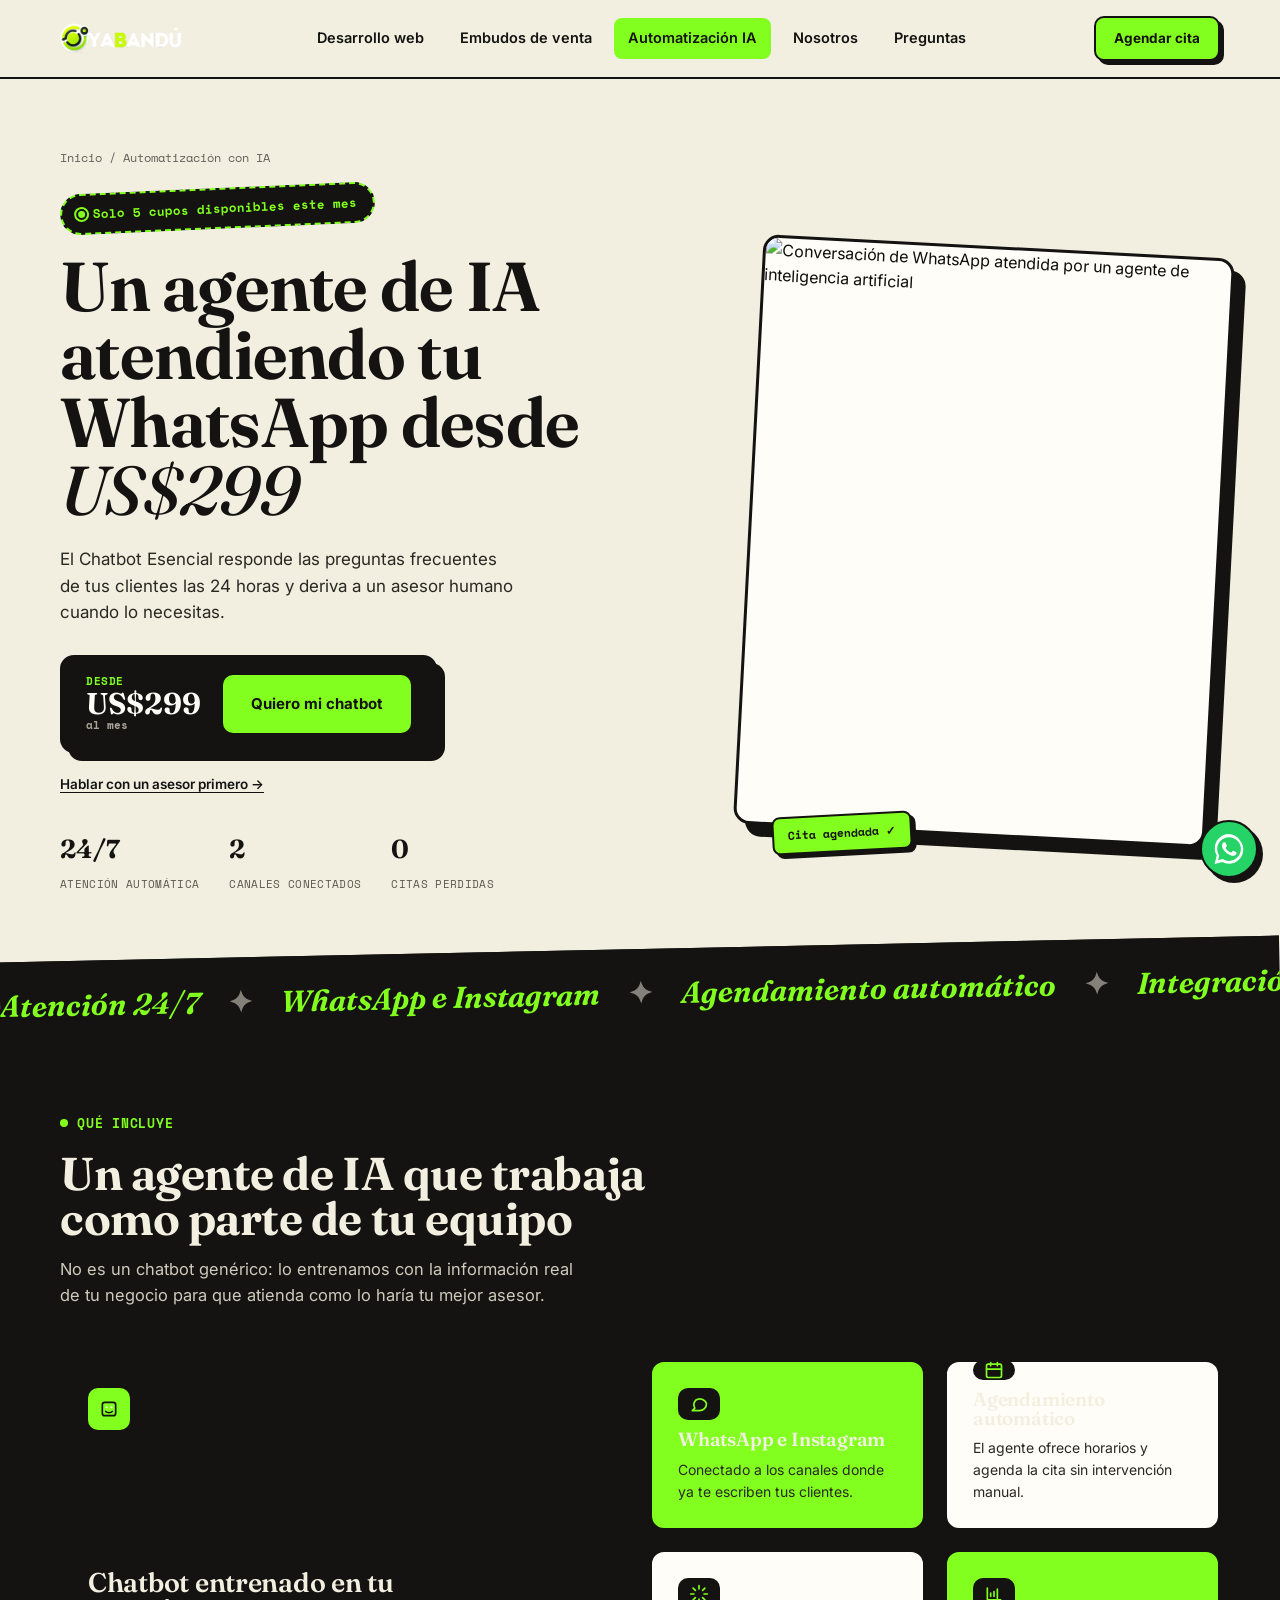
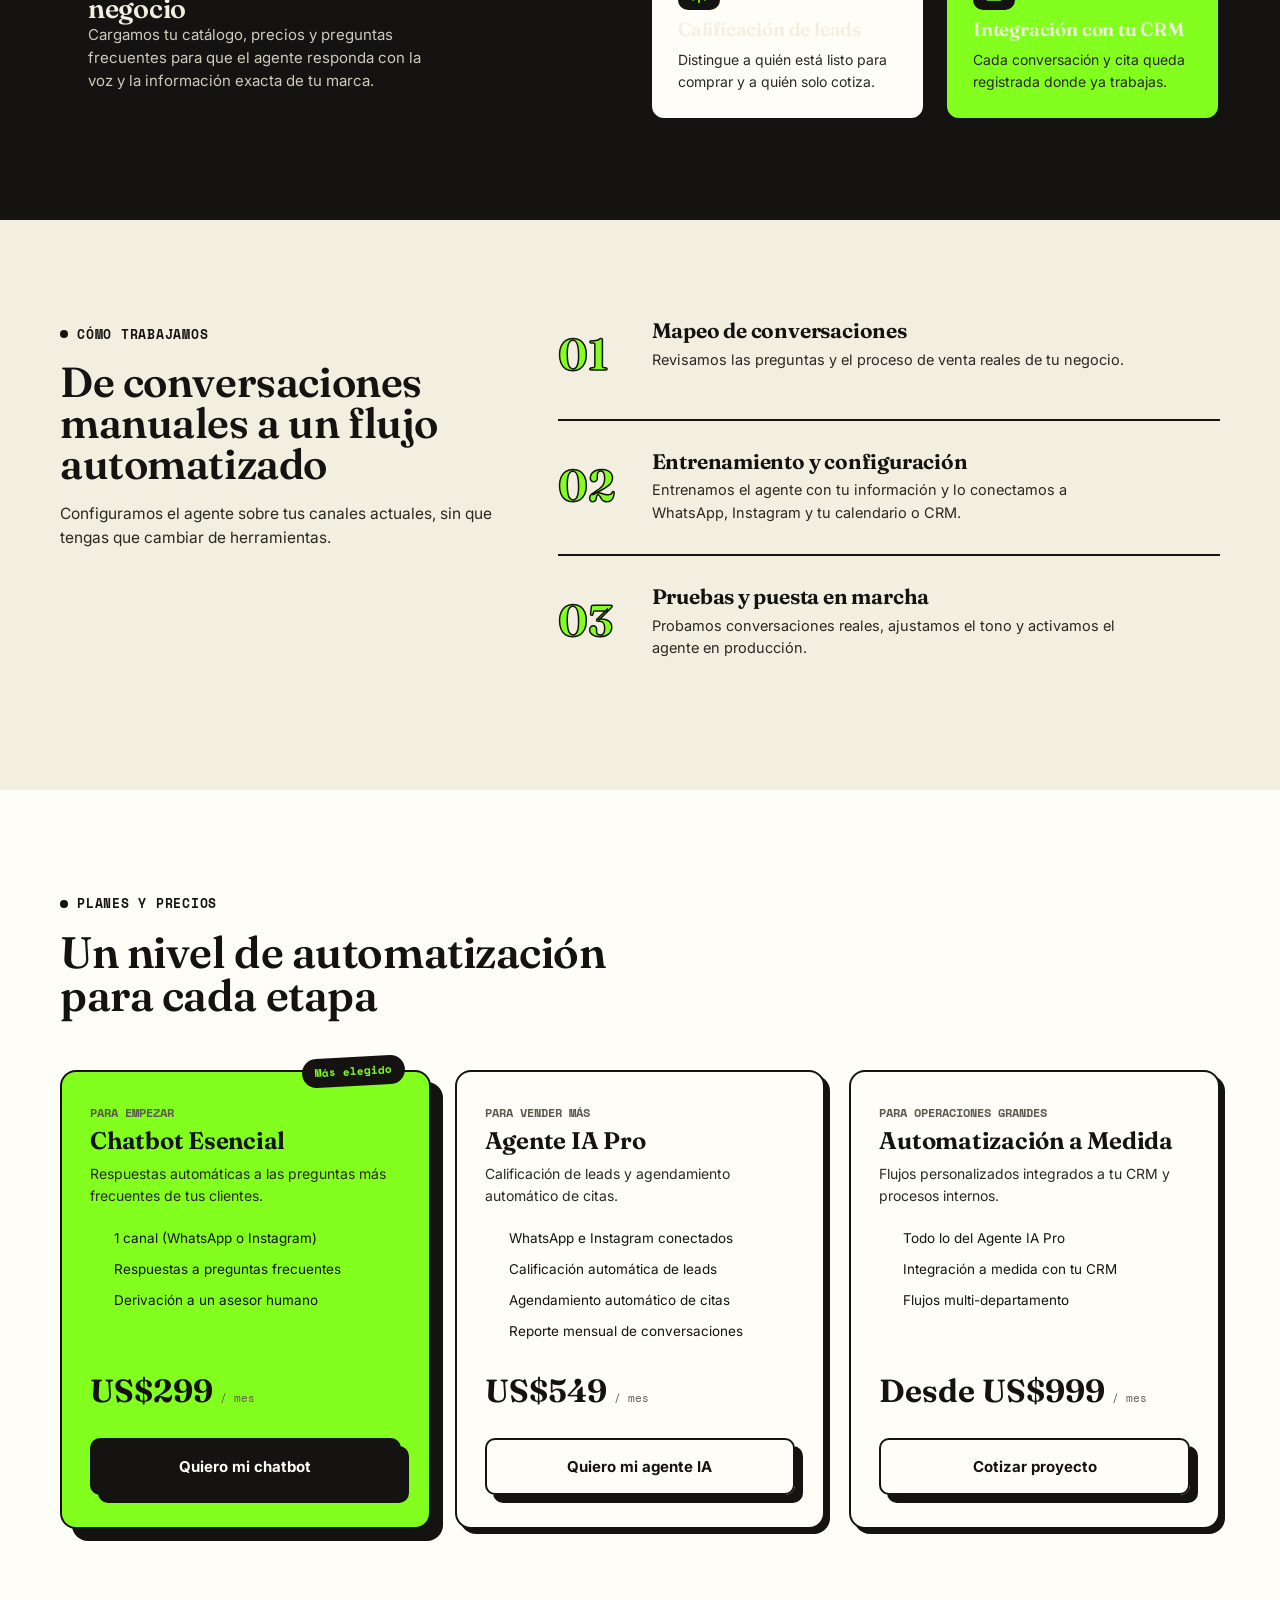
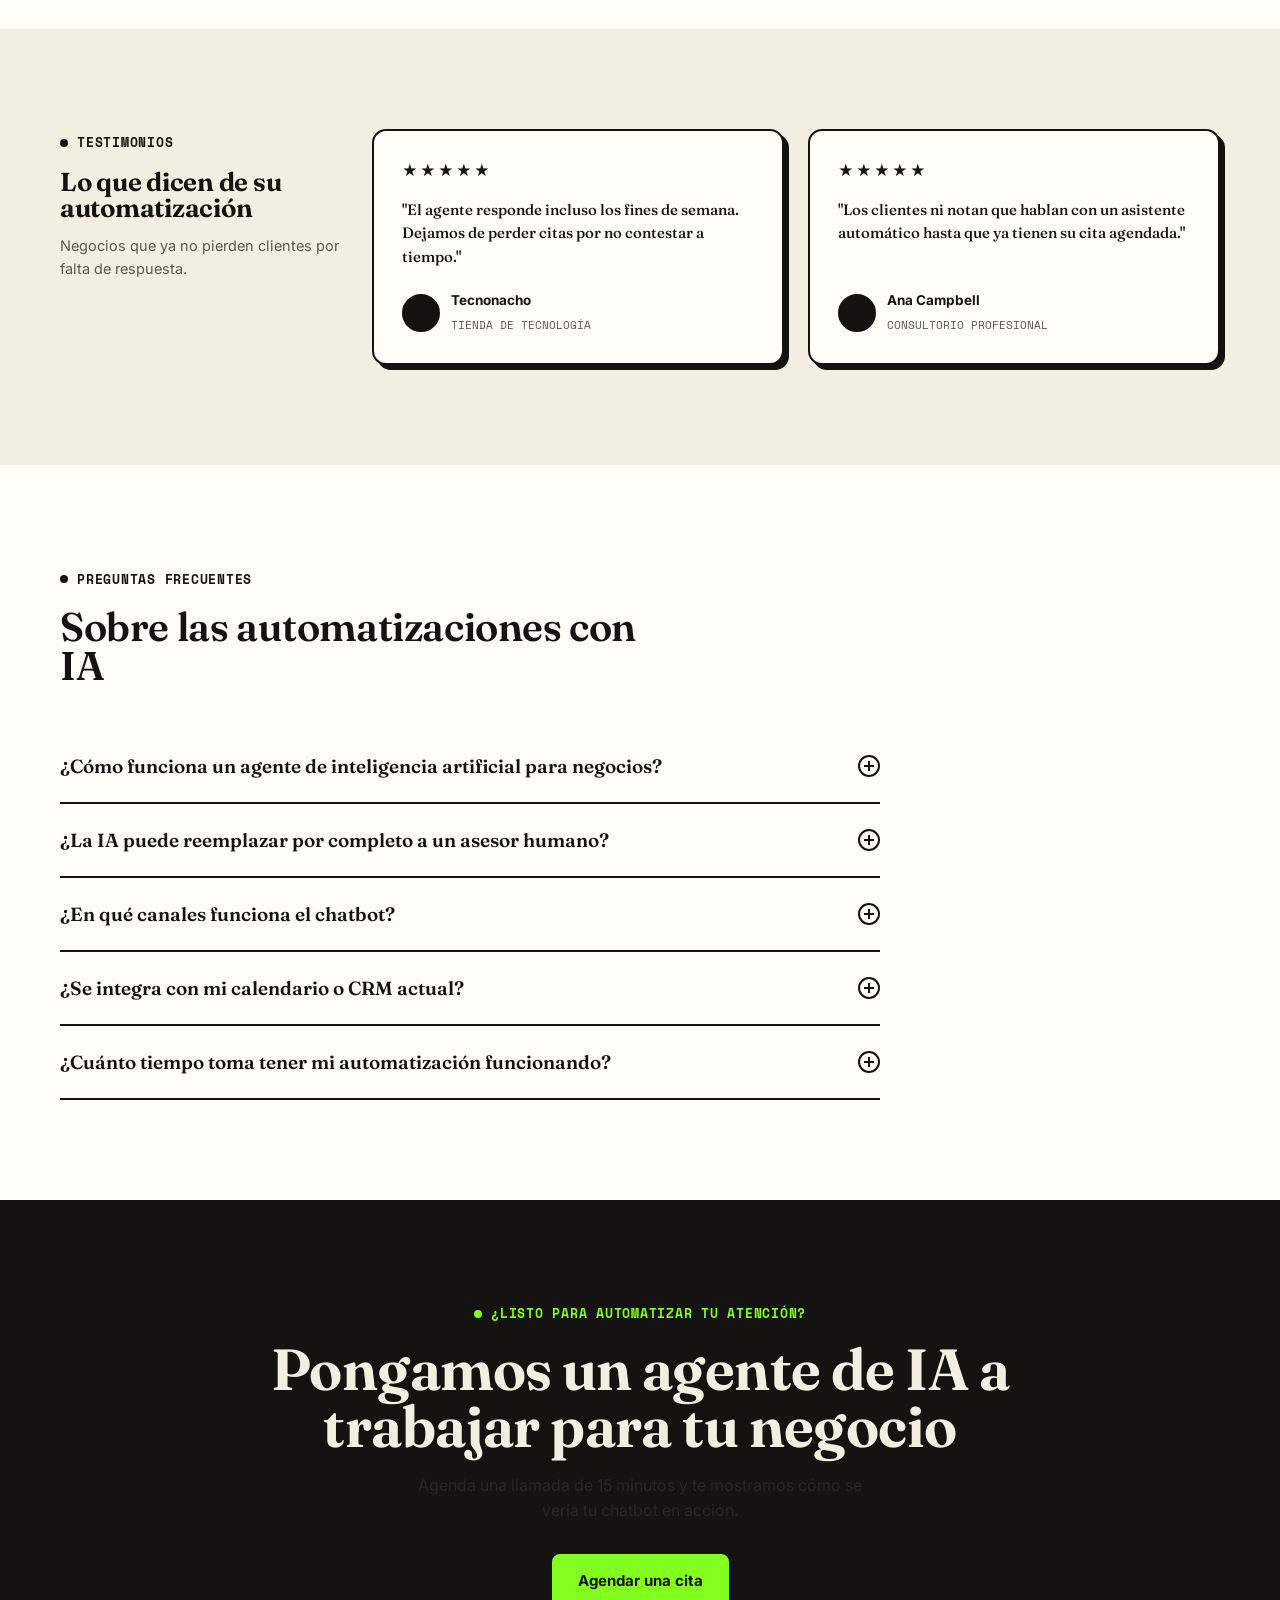
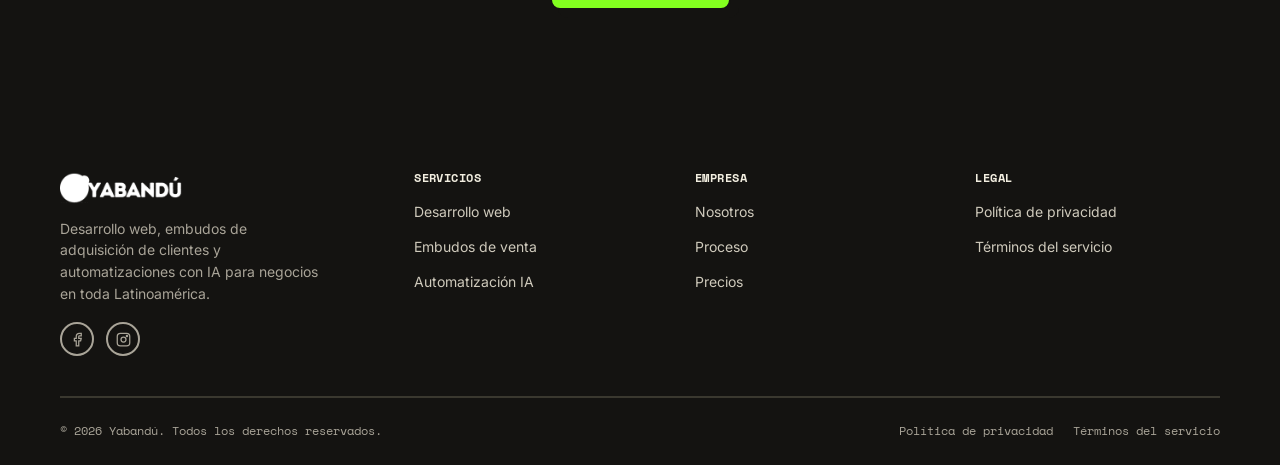
==== automatizacion-ia.html @ ba23c628 "Añadir sitio Yabandú con Google Tag Manager y CTAs de WhatsApp - Sitio estático completo (6 páginas," ====
<!DOCTYPE html>
<html lang="es">
<head>
<meta charset="UTF-8">
<!-- Google Tag Manager -->
<script>(function(w,d,s,l,i){w[l]=w[l]||[];w[l].push({'gtm.start':
new Date().getTime(),event:'gtm.js'});var f=d.getElementsByTagName(s)[0],
j=d.createElement(s),dl=l!='dataLayer'?'&l='+l:'';j.async=true;j.src=
'https://www.googletagmanager.com/gtm.js?id='+i+dl;f.parentNode.insertBefore(j,f);
})(window,document,'script','dataLayer','GTM-XXXXXXX');</script>
<!-- End Google Tag Manager -->
<meta name="viewport" content="width=device-width, initial-scale=1.0">
<title>Automatizaciones con Inteligencia Artificial | Yabandú</title>
<meta name="description" content="Agentes de inteligencia artificial que responden, califican y agendan clientes 24/7 en WhatsApp e Instagram, conectados a tu CRM o calendario.">
<meta name="keywords" content="automatizaciones con IA, chatbot inteligencia artificial, automatización WhatsApp, agentes de IA para negocios, agendamiento automático">
<link rel="canonical" href="https://www.yabandu.com/automatizacion-ia.html">
<meta name="robots" content="index, follow, max-image-preview:large">
<meta name="theme-color" content="#141311">
<link rel="icon" type="image/png" href="img/logo.png">
<meta property="og:type" content="website">
<meta property="og:site_name" content="Yabandú">
<meta property="og:title" content="Automatizaciones con Inteligencia Artificial | Yabandú">
<meta property="og:description" content="Agentes de IA que atienden, califican y agendan clientes las 24 horas, sin intervención manual.">
<meta property="og:url" content="https://www.yabandu.com/automatizacion-ia.html">
<meta property="og:locale" content="es_LA">
<meta name="twitter:card" content="summary_large_image">
<link rel="stylesheet" href="css/styles.css">
<link rel="preconnect" href="https://fonts.googleapis.com">
<link rel="preconnect" href="https://fonts.gstatic.com" crossorigin>
<link href="https://fonts.googleapis.com/css2?family=Fraunces:ital,wght@0,500;0,600;0,650;1,500&family=Inter:wght@400;500;600;700&family=Space+Mono:wght@400;700&display=swap" rel="stylesheet">

<script type="application/ld+json">
{
  "@context": "https://schema.org",
  "@type": "Service",
  "serviceType": "Automatización con inteligencia artificial",
  "provider": {"@type": "ProfessionalService", "name": "Yabandú", "url": "https://www.yabandu.com/"},
  "areaServed": "Latinoamérica",
  "description": "Agentes y flujos de inteligencia artificial que atienden, califican y agendan clientes las 24 horas, conectados a WhatsApp, Instagram, CRM o calendario.",
  "offers": [
    {"@type":"Offer","name":"Plan Chatbot Esencial","price":"299","priceCurrency":"USD"},
    {"@type":"Offer","name":"Plan Agente IA Pro","price":"549","priceCurrency":"USD"},
    {"@type":"Offer","name":"Plan Automatización a Medida","price":"999","priceCurrency":"USD"}
  ]
}
</script>
<script type="application/ld+json">
{
  "@context": "https://schema.org",
  "@type": "BreadcrumbList",
  "itemListElement": [
    {"@type":"ListItem","position":1,"name":"Inicio","item":"https://www.yabandu.com/"},
    {"@type":"ListItem","position":2,"name":"Automatización con IA","item":"https://www.yabandu.com/automatizacion-ia.html"}
  ]
}
</script>
<script type="application/ld+json">
{
  "@context": "https://schema.org",
  "@type": "FAQPage",
  "mainEntity": [
    {"@type":"Question","name":"¿Cómo funciona un agente de inteligencia artificial para negocios?","acceptedAnswer":{"@type":"Answer","text":"Es un asistente entrenado con la información de tu negocio que conversa por WhatsApp, Instagram o tu web, responde preguntas frecuentes, califica al cliente y agenda citas automáticamente."}},
    {"@type":"Question","name":"¿La IA puede reemplazar por completo a un asesor humano?","acceptedAnswer":{"@type":"Answer","text":"Puede resolver la mayoría de las conversaciones repetitivas y de calificación; los casos complejos o de alto valor se transfieren a una persona de tu equipo."}},
    {"@type":"Question","name":"¿En qué canales funciona el chatbot?","acceptedAnswer":{"@type":"Answer","text":"Los conectamos principalmente a WhatsApp e Instagram, y también pueden integrarse en tu sitio web como chat en vivo."}},
    {"@type":"Question","name":"¿Se integra con mi calendario o CRM actual?","acceptedAnswer":{"@type":"Answer","text":"Sí, configuramos la integración con las herramientas de calendario y CRM más comunes para que las citas y los leads queden registrados automáticamente."}},
    {"@type":"Question","name":"¿Cuánto tiempo toma tener mi automatización funcionando?","acceptedAnswer":{"@type":"Answer","text":"Un chatbot esencial puede estar activo en un par de días; los flujos más avanzados con integración a CRM suelen tardar entre 1 y 2 semanas."}}
  ]
}
</script>
</head>
<body data-page="automatizacion-ia">
<!-- Google Tag Manager (noscript) -->
<noscript><iframe src="https://www.googletagmanager.com/ns.html?id=GTM-XXXXXXX"
height="0" width="0" style="display:none;visibility:hidden"></iframe></noscript>
<!-- End Google Tag Manager (noscript) -->

<header>
  <nav>
    <a href="index.html" class="logo"><img src="img/logo.png" alt="Yabandú" class="logo-img"></a>
    <div class="nav-links">
      <a href="desarrollo-web.html" data-nav="desarrollo-web">Desarrollo web</a>
      <a href="embudos-de-venta.html" data-nav="embudos-de-venta">Embudos de venta</a>
      <a href="automatizacion-ia.html" data-nav="automatizacion-ia" class="active">Automatización IA</a>
      <a href="index.html#nosotros">Nosotros</a>
      <a href="index.html#faq">Preguntas</a>
    </div>
    <div class="nav-cta">
      <a href="index.html#contacto" class="btn lime small">Agendar cita</a>
      <button class="menu-btn" aria-label="Abrir menú">☰</button>
    </div>
  </nav>
</header>
<main>
  <!-- HERO -->
  <section class="hero block-paper">
    <div class="wrap">
      <div class="crumb"><a href="index.html">Inicio</a> / <span>Automatización con IA</span></div>
      <div class="hero-grid">
        <div>
          <span class="sticker"><span class="dot"></span>Solo 5 cupos disponibles este mes</span>
          <h1>Un agente de IA atendiendo tu WhatsApp desde <em>US$299</em></h1>
          <p class="lead">El Chatbot Esencial responde las preguntas frecuentes de tus clientes las 24 horas y deriva a un asesor humano cuando lo necesitas.</p>
          <div class="offer-box">
            <div class="offer-price"><span class="from">Desde</span>US$299<span class="unit">al mes</span></div>
            <a href="#precios" class="btn lime">Quiero mi chatbot</a>
          </div>
          <div class="hero-secondary"><a href="#contacto">Hablar con un asesor primero →</a></div>
          <div class="hero-stats">
            <div class="hero-stat"><b>24/7</b><span>Atención automática</span></div>
            <div class="hero-stat"><b>2</b><span>Canales conectados</span></div>
            <div class="hero-stat"><b>0</b><span>Citas perdidas</span></div>
          </div>
        </div>
        <div class="photo-sticker">
          <div class="frame" style="aspect-ratio:4/5;">
            <img src="https://images.unsplash.com/photo-1762330469727-156f5369e4f9?w=900&q=75&auto=format&fit=crop" alt="Conversación de WhatsApp atendida por un agente de inteligencia artificial" loading="eager">
          </div>
          <span class="tag">Cita agendada ✓</span>
        </div>
      </div>
    </div>
  </section>

  <div class="marquee-fat">
    <div class="track">
      <span>Atención 24/7</span><span>WhatsApp e Instagram</span><span>Agendamiento automático</span><span>Integración a tu CRM</span>
      <span>Atención 24/7</span><span>WhatsApp e Instagram</span><span>Agendamiento automático</span><span>Integración a tu CRM</span>
    </div>
  </div>

  <!-- QUÉ INCLUYE -->
  <section id="incluye" class="block-ink on-dark">
    <div class="wrap">
      <div class="head reveal">
        <span class="kicker">Qué incluye</span>
        <h2>Un agente de IA que trabaja como parte de tu equipo</h2>
        <p>No es un chatbot genérico: lo entrenamos con la información real de tu negocio para que atienda como lo haría tu mejor asesor.</p>
      </div>
      <div class="bento">
        <div class="bento-card big reveal">
          <div class="bicon"><svg viewBox="0 0 24 24" fill="none" stroke-width="2" stroke-linecap="round" stroke-linejoin="round"><rect x="4" y="4" width="16" height="16" rx="3"/><circle cx="9" cy="10" r="1.2" fill="currentColor" stroke="none"/><circle cx="15" cy="10" r="1.2" fill="currentColor" stroke="none"/><path d="M8 15c1 1 2 1.5 4 1.5s3-.5 4-1.5"/></svg></div>
          <div>
            <h3>Chatbot entrenado en tu negocio</h3>
            <p>Cargamos tu catálogo, precios y preguntas frecuentes para que el agente responda con la voz y la información exacta de tu marca.</p>
          </div>
        </div>
        <div class="bento-card lime reveal">
          <div class="bicon" style="background:var(--ink);"><svg viewBox="0 0 24 24" fill="none" stroke-width="2" stroke-linecap="round" stroke-linejoin="round" stroke="var(--lime)"><path d="M21 11.5a8.38 8.38 0 0 1-8.5 8.5H4l3-3a8.38 8.38 0 0 1 1-9.5A8.5 8.5 0 0 1 21 11.5z"/></svg></div>
          <h3>WhatsApp e Instagram</h3>
          <p>Conectado a los canales donde ya te escriben tus clientes.</p>
        </div>
        <div class="bento-card reveal">
          <div class="bicon"><svg viewBox="0 0 24 24" fill="none" stroke-width="2" stroke-linecap="round" stroke-linejoin="round"><rect x="3" y="5" width="18" height="16" rx="2"/><path d="M16 3v4M8 3v4M3 11h18"/></svg></div>
          <h3>Agendamiento automático</h3>
          <p>El agente ofrece horarios y agenda la cita sin intervención manual.</p>
        </div>
        <div class="bento-card reveal">
          <div class="bicon"><svg viewBox="0 0 24 24" fill="none" stroke-width="2" stroke-linecap="round" stroke-linejoin="round"><path d="M12 2v4M12 18v4M4.9 4.9l2.8 2.8M16.3 16.3l2.8 2.8M2 12h4M18 12h4M4.9 19.1l2.8-2.8M16.3 7.7l2.8-2.8"/></svg></div>
          <h3>Calificación de leads</h3>
          <p>Distingue a quién está listo para comprar y a quién solo cotiza.</p>
        </div>
        <div class="bento-card lime reveal">
          <div class="bicon" style="background:var(--ink);"><svg viewBox="0 0 24 24" fill="none" stroke-width="2" stroke-linecap="round" stroke-linejoin="round" stroke="var(--lime)"><path d="M4 19V5m0 14h16M8 15v-4m4 4V9m4 10V6"/></svg></div>
          <h3>Integración con tu CRM</h3>
          <p>Cada conversación y cita queda registrada donde ya trabajas.</p>
        </div>
      </div>
    </div>
  </section>

  <!-- PROCESO -->
  <section id="proceso" class="block-paper">
    <div class="wrap process-grid">
      <div class="reveal">
        <span class="kicker">Cómo trabajamos</span>
        <h2 style="font-size:clamp(28px,3.4vw,42px);">De conversaciones manuales a un flujo automatizado</h2>
        <p style="margin-top:16px;color:var(--ink-soft);font-size:15.5px;">Configuramos el agente sobre tus canales actuales, sin que tengas que cambiar de herramientas.</p>
      </div>
      <div class="process-steps">
        <div class="pstep reveal">
          <span class="pnum">01</span>
          <div><h3>Mapeo de conversaciones</h3><p>Revisamos las preguntas y el proceso de venta reales de tu negocio.</p></div>
        </div>
        <div class="pstep reveal">
          <span class="pnum">02</span>
          <div><h3>Entrenamiento y configuración</h3><p>Entrenamos el agente con tu información y lo conectamos a WhatsApp, Instagram y tu calendario o CRM.</p></div>
        </div>
        <div class="pstep reveal">
          <span class="pnum">03</span>
          <div><h3>Pruebas y puesta en marcha</h3><p>Probamos conversaciones reales, ajustamos el tono y activamos el agente en producción.</p></div>
        </div>
      </div>
    </div>
  </section>

  <!-- PRECIOS -->
  <section id="precios" class="block-white">
    <div class="wrap">
      <span class="kicker">Planes y precios</span>
      <h2 class="reveal" style="font-size:clamp(28px,3.6vw,44px);max-width:600px;">Un nivel de automatización para cada etapa</h2>
      <div class="pricing-grid">
        <div class="price-card featured reveal">
          <span class="price-badge">Más elegido</span>
          <span class="price-tag">Para empezar</span>
          <h3>Chatbot Esencial</h3>
          <p class="desc">Respuestas automáticas a las preguntas más frecuentes de tus clientes.</p>
          <ul class="price-list">
            <li><svg viewBox="0 0 24 24" fill="none" stroke-width="2" stroke-linecap="round" stroke-linejoin="round"><polyline points="20 6 9 17 4 12"/></svg>1 canal (WhatsApp o Instagram)</li>
            <li><svg viewBox="0 0 24 24" fill="none" stroke-width="2" stroke-linecap="round" stroke-linejoin="round"><polyline points="20 6 9 17 4 12"/></svg>Respuestas a preguntas frecuentes</li>
            <li><svg viewBox="0 0 24 24" fill="none" stroke-width="2" stroke-linecap="round" stroke-linejoin="round"><polyline points="20 6 9 17 4 12"/></svg>Derivación a un asesor humano</li>
          </ul>
          <div class="price-amount">US$299 <span>/ mes</span></div>
          <a href="#contacto" class="btn">Quiero mi chatbot</a>
        </div>
        <div class="price-card reveal">
          <span class="price-tag">Para vender más</span>
          <h3>Agente IA Pro</h3>
          <p class="desc">Calificación de leads y agendamiento automático de citas.</p>
          <ul class="price-list">
            <li><svg viewBox="0 0 24 24" fill="none" stroke-width="2" stroke-linecap="round" stroke-linejoin="round"><polyline points="20 6 9 17 4 12"/></svg>WhatsApp e Instagram conectados</li>
            <li><svg viewBox="0 0 24 24" fill="none" stroke-width="2" stroke-linecap="round" stroke-linejoin="round"><polyline points="20 6 9 17 4 12"/></svg>Calificación automática de leads</li>
            <li><svg viewBox="0 0 24 24" fill="none" stroke-width="2" stroke-linecap="round" stroke-linejoin="round"><polyline points="20 6 9 17 4 12"/></svg>Agendamiento automático de citas</li>
            <li><svg viewBox="0 0 24 24" fill="none" stroke-width="2" stroke-linecap="round" stroke-linejoin="round"><polyline points="20 6 9 17 4 12"/></svg>Reporte mensual de conversaciones</li>
          </ul>
          <div class="price-amount">US$549 <span>/ mes</span></div>
          <a href="#contacto" class="btn outline">Quiero mi agente IA</a>
        </div>
        <div class="price-card reveal">
          <span class="price-tag">Para operaciones grandes</span>
          <h3>Automatización a Medida</h3>
          <p class="desc">Flujos personalizados integrados a tu CRM y procesos internos.</p>
          <ul class="price-list">
            <li><svg viewBox="0 0 24 24" fill="none" stroke-width="2" stroke-linecap="round" stroke-linejoin="round"><polyline points="20 6 9 17 4 12"/></svg>Todo lo del Agente IA Pro</li>
            <li><svg viewBox="0 0 24 24" fill="none" stroke-width="2" stroke-linecap="round" stroke-linejoin="round"><polyline points="20 6 9 17 4 12"/></svg>Integración a medida con tu CRM</li>
            <li><svg viewBox="0 0 24 24" fill="none" stroke-width="2" stroke-linecap="round" stroke-linejoin="round"><polyline points="20 6 9 17 4 12"/></svg>Flujos multi-departamento</li>
          </ul>
          <div class="price-amount">Desde US$999 <span>/ mes</span></div>
          <a href="#contacto" class="btn outline">Cotizar proyecto</a>
        </div>
      </div>
    </div>
  </section>

  <!-- TESTIMONIO -->
  <section class="block-paper">
    <div class="wrap testi-grid">
      <div class="reveal">
        <span class="kicker">Testimonios</span>
        <h2 style="font-size:26px;font-weight:650;">Lo que dicen de su automatización</h2>
        <p style="margin-top:14px;color:var(--muted);font-size:14.5px;">Negocios que ya no pierden clientes por falta de respuesta.</p>
      </div>
      <div class="testi-card reveal">
        <div><div class="stars">★★★★★</div><p class="quote">"El agente responde incluso los fines de semana. Dejamos de perder citas por no contestar a tiempo."</p></div>
        <div class="testi-who"><div class="avatar"></div><div><b>Tecnonacho</b><span>TIENDA DE TECNOLOGÍA</span></div></div>
      </div>
      <div class="testi-card reveal">
        <div><div class="stars">★★★★★</div><p class="quote">"Los clientes ni notan que hablan con un asistente automático hasta que ya tienen su cita agendada."</p></div>
        <div class="testi-who"><div class="avatar"></div><div><b>Ana Campbell</b><span>CONSULTORIO PROFESIONAL</span></div></div>
      </div>
    </div>
  </section>

  <!-- FAQ -->
  <section id="faq" class="block-white">
    <div class="wrap">
      <span class="kicker">Preguntas frecuentes</span>
      <h2 class="reveal" style="font-size:clamp(28px,3.4vw,40px);max-width:600px;">Sobre las automatizaciones con IA</h2>
      <div class="faq-list">
        <div class="faq-item reveal">
          <button class="faq-q"><span>¿Cómo funciona un agente de inteligencia artificial para negocios?</span><span class="icon"></span></button>
          <div class="faq-a"><p>Es un asistente entrenado con la información de tu negocio que conversa por WhatsApp, Instagram o tu web, responde preguntas frecuentes, califica al cliente y agenda citas automáticamente.</p></div>
        </div>
        <div class="faq-item reveal">
          <button class="faq-q"><span>¿La IA puede reemplazar por completo a un asesor humano?</span><span class="icon"></span></button>
          <div class="faq-a"><p>Puede resolver la mayoría de las conversaciones repetitivas y de calificación; los casos complejos o de alto valor se transfieren a una persona de tu equipo.</p></div>
        </div>
        <div class="faq-item reveal">
          <button class="faq-q"><span>¿En qué canales funciona el chatbot?</span><span class="icon"></span></button>
          <div class="faq-a"><p>Los conectamos principalmente a WhatsApp e Instagram, y también pueden integrarse en tu sitio web como chat en vivo.</p></div>
        </div>
        <div class="faq-item reveal">
          <button class="faq-q"><span>¿Se integra con mi calendario o CRM actual?</span><span class="icon"></span></button>
          <div class="faq-a"><p>Sí, configuramos la integración con las herramientas de calendario y CRM más comunes para que las citas y los leads queden registrados automáticamente.</p></div>
        </div>
        <div class="faq-item reveal">
          <button class="faq-q"><span>¿Cuánto tiempo toma tener mi automatización funcionando?</span><span class="icon"></span></button>
          <div class="faq-a"><p>Un chatbot esencial puede estar activo en un par de días; los flujos más avanzados con integración a CRM suelen tardar entre 1 y 2 semanas.</p></div>
        </div>
      </div>
    </div>
  </section>

  <!-- CTA -->
  <section id="contacto" class="cta-final block-ink on-dark">
    <div class="wrap reveal">
      <span class="kicker" style="justify-content:center;">¿Listo para automatizar tu atención?</span>
      <h2>Pongamos un agente de IA a trabajar para tu negocio</h2>
      <p>Agenda una llamada de 15 minutos y te mostramos cómo se vería tu chatbot en acción.</p>
      <a href="https://wa.me/573215767930?text=Hola%20Yaband%C3%BA%2C%20quiero%20m%C3%A1s%20informaci%C3%B3n%20sobre%20sus%20servicios." class="btn lime" target="_blank" rel="noopener" data-wa="cta">Agendar una cita</a>
    </div>
  </section>
</main>

<footer>
  <div class="wrap">
    <div class="footer-top">
      <div class="footer-brand">
        <a href="index.html" class="logo"><img src="img/logo.png" alt="Yabandú" class="logo-img"></a>
        <p>Desarrollo web, embudos de adquisición de clientes y automatizaciones con IA para negocios en toda Latinoamérica.</p>
        <div class="social" style="margin-top:18px;">
          <a href="#" aria-label="Facebook"><svg viewBox="0 0 24 24" fill="none" stroke-width="2"><path d="M18 2h-3a5 5 0 0 0-5 5v3H7v4h3v8h4v-8h3l1-4h-4V7a1 1 0 0 1 1-1h3z"/></svg></a>
          <a href="#" aria-label="Instagram"><svg viewBox="0 0 24 24" fill="none" stroke-width="2"><rect x="2" y="2" width="20" height="20" rx="5"/><circle cx="12" cy="12" r="4"/><circle cx="17.5" cy="6.5" r="1"/></svg></a>
        </div>
      </div>
      <div class="footer-col">
        <h4>Servicios</h4>
        <ul>
          <li><a href="desarrollo-web.html">Desarrollo web</a></li>
          <li><a href="embudos-de-venta.html">Embudos de venta</a></li>
          <li><a href="automatizacion-ia.html">Automatización IA</a></li>
        </ul>
      </div>
      <div class="footer-col">
        <h4>Empresa</h4>
        <ul>
          <li><a href="index.html#nosotros">Nosotros</a></li>
          <li><a href="index.html#proceso">Proceso</a></li>
          <li><a href="index.html#precios">Precios</a></li>
        </ul>
      </div>
      <div class="footer-col">
        <h4>Legal</h4>
        <ul>
          <li><a href="politica-de-privacidad.html">Política de privacidad</a></li>
          <li><a href="terminos-de-servicio.html">Términos del servicio</a></li>
        </ul>
      </div>
    </div>
    <div class="footer-bottom">
      <span>© 2026 Yabandú. Todos los derechos reservados.</span>
      <div class="footer-links-legal" style="display:flex;gap:20px;">
        <a href="politica-de-privacidad.html">Política de privacidad</a>
        <a href="terminos-de-servicio.html">Términos del servicio</a>
      </div>
    </div>
  </div>
</footer>

<script src="js/script.js"></script>
<!-- Botón flotante de WhatsApp -->
<a href="https://wa.me/573215767930?text=Hola%20Yaband%C3%BA%2C%20quiero%20m%C3%A1s%20informaci%C3%B3n%20sobre%20sus%20servicios." class="wa-float" target="_blank" rel="noopener" aria-label="Escríbenos por WhatsApp" data-wa="float">
  <svg viewBox="0 0 24 24" fill="currentColor" aria-hidden="true"><path d="M17.47 14.38c-.29-.15-1.7-.84-1.96-.93-.26-.1-.45-.15-.65.14-.19.29-.74.93-.91 1.12-.17.19-.34.22-.63.07-.29-.15-1.22-.45-2.32-1.44-.86-.76-1.44-1.71-1.61-2-.17-.29-.02-.44.13-.59.13-.13.29-.34.44-.51.15-.17.19-.29.29-.48.1-.19.05-.36-.02-.51-.07-.15-.65-1.57-.89-2.15-.24-.57-.48-.49-.65-.5-.17-.01-.36-.01-.55-.01-.19 0-.51.07-.77.36-.26.29-1.01.99-1.01 2.41 0 1.42 1.03 2.79 1.18 2.98.15.19 2.03 3.1 4.92 4.35.69.3 1.22.48 1.64.61.69.22 1.32.19 1.81.12.55-.08 1.7-.69 1.94-1.36.24-.67.24-1.24.17-1.36-.07-.12-.26-.19-.55-.34zM12.04 21.5h-.01a9.44 9.44 0 0 1-4.82-1.32l-.35-.2-3.58.94.96-3.49-.23-.36a9.42 9.42 0 0 1-1.44-5.03c0-5.21 4.24-9.45 9.46-9.45 2.53 0 4.9.99 6.69 2.78a9.39 9.39 0 0 1 2.77 6.68c-.01 5.21-4.25 9.45-9.46 9.45zm8.05-17.5A11.36 11.36 0 0 0 12.04 0C5.75 0 .63 5.12.63 11.42c0 2.01.53 3.98 1.53 5.71L.53 24l6.02-1.58a11.37 11.37 0 0 0 5.48 1.4h.01c6.29 0 11.41-5.12 11.41-11.42 0-3.05-1.19-5.92-3.35-8.08z"/></svg>
</a>
</body>
</html>
---- css/styles.css ----
/* =========================================================
   YABANDÚ — Sistema visual "Estudio Creativo Maximalista"
   ========================================================= */
:root{
  --paper:#f2eee0;
  --paper-2:#e9e3cf;
  --ink:#141311;
  --ink-soft:#2a2822;
  --lime:#82ff1f;
  --lime-deep:#5fcc00;
  --coral:#ff5a36;
  --violet:#6c4dff;
  --pink:#ff3d8e;
  --white:#fffdf7;
  --line:#141311;
  --muted:#5c584e;
  --radius:14px;
  --maxw:1220px;
  --shadow-sm:5px 5px 0 var(--ink);
  --shadow-md:8px 8px 0 var(--ink);
  --shadow-lg:12px 12px 0 var(--ink);
}
*{box-sizing:border-box;}
html{scroll-behavior:smooth;}
body{
  margin:0;
  background:var(--paper);
  color:var(--ink);
  font-family:'Inter',sans-serif;
  line-height:1.55;
  -webkit-font-smoothing:antialiased;
  overflow-x:hidden;
}
h1,h2,h3,h4{
  font-family:'Fraunces',serif;
  margin:0;line-height:.98;letter-spacing:-0.01em;
  font-weight:600;
  font-optical-sizing:auto;
}
p{margin:0;}
a{color:inherit;text-decoration:none;}
img,svg{display:block;max-width:100%;}
ul{margin:0;padding:0;list-style:none;}
.wrap{max-width:var(--maxw);margin:0 auto;padding:0 30px;}
section{padding:100px 0;position:relative;}
@media (max-width:900px){section{padding:64px 0;}}

.kicker{
  display:inline-flex;align-items:center;gap:9px;
  font-family:'Space Mono',monospace;font-size:12.5px;font-weight:700;
  text-transform:uppercase;letter-spacing:.06em;
  margin-bottom:18px;
}
.kicker::before{content:"";width:8px;height:8px;background:var(--ink);display:inline-block;border-radius:50%;}
.on-dark .kicker::before{background:var(--lime);}
.on-dark .kicker{color:var(--lime);}
.on-lime .kicker::before{background:var(--ink);}

/* BACKDROP BLOCKS: alternating full-bleed color sections */
.block-paper{background:var(--paper);color:var(--ink);}
.block-ink{background:var(--ink);color:var(--paper);}
.block-lime{background:var(--lime);color:var(--ink);}
.block-coral{background:var(--coral);color:var(--white);}
.block-white{background:var(--white);color:var(--ink);}
.on-dark{color:var(--paper);}

/* BUTTONS — neo-brutalist tactile */
.btn{
  display:inline-flex;align-items:center;gap:10px;
  background:var(--ink);color:var(--white);
  font-weight:700;font-size:15px;font-family:'Inter',sans-serif;
  padding:15px 26px;border-radius:10px;
  border:2.5px solid var(--ink);cursor:pointer;
  box-shadow:var(--shadow-md);
  transition:transform .12s ease, box-shadow .12s ease;
}
.btn:hover{transform:translate(4px,4px);box-shadow:2px 2px 0 var(--ink);}
.btn svg{width:15px;height:15px;}
.btn.lime{background:var(--lime);color:var(--ink);}
.btn.white{background:var(--white);color:var(--ink);}
.btn.coral{background:var(--coral);color:var(--white);border-color:var(--ink);}
.btn.outline{background:transparent;color:var(--ink);}
.on-dark .btn.outline{color:var(--paper);border-color:var(--paper);box-shadow:6px 6px 0 var(--paper);}
.on-dark .btn.outline:hover{box-shadow:2px 2px 0 var(--paper);}
.btn.small{padding:10px 18px;font-size:13.5px;box-shadow:4px 4px 0 var(--ink);}
.btn.small:hover{transform:translate(3px,3px);box-shadow:1px 1px 0 var(--ink);}

/* NAV */
header{position:sticky;top:0;z-index:100;background:var(--paper);border-bottom:2.5px solid var(--ink);}
nav{display:flex;align-items:center;justify-content:space-between;padding:16px 30px;max-width:var(--maxw);margin:0 auto;}
.logo{display:flex;align-items:center;}
.logo-img{height:32px;width:auto;display:block;}
.nav-links{display:flex;gap:8px;font-size:14.5px;font-weight:600;}
.nav-links a{padding:9px 14px;border-radius:8px;}
.nav-links a:hover{background:var(--ink);color:var(--paper);}
.nav-links a.active{background:var(--lime);color:var(--ink);}
.nav-cta{display:flex;align-items:center;gap:14px;}
.menu-btn{display:none;background:none;border:2.5px solid var(--ink);border-radius:8px;color:var(--ink);font-size:18px;width:40px;height:40px;cursor:pointer;}
@media (max-width:940px){
  .nav-links{display:none;}
  .menu-btn{display:block;}
  .nav-links.mobile-open{
    display:flex;flex-direction:column;gap:0;
    position:fixed;top:65px;left:0;right:0;bottom:0;
    background:var(--paper);padding:10px 24px 24px;z-index:99;
  }
  .nav-links.mobile-open a{padding:16px 4px;border-bottom:2px solid var(--ink);border-radius:0;font-size:17px;}
}

/* CRUMB */
.crumb{font-family:'Space Mono',monospace;font-size:12px;margin-bottom:20px;opacity:.65;}
.crumb a:hover{text-decoration:underline;}

/* HERO — maximalista */
.hero{padding:56px 0 70px;min-height:100svh;min-height:100vh;display:flex;align-items:center;position:relative;}
.hero-grid{display:grid;grid-template-columns:1.15fr .85fr;gap:50px;align-items:center;width:100%;}
.hero h1{font-size:clamp(38px,5.4vw,74px);font-weight:650;}
.hero h1 em{font-style:italic;font-weight:500;}
.hero p.lead{margin-top:22px;font-size:17px;max-width:460px;color:var(--ink-soft);}
.on-dark .hero p.lead{color:#cfcabc;}

.sticker{
  display:inline-flex;align-items:center;gap:8px;
  background:var(--ink);color:var(--lime);
  font-family:'Space Mono',monospace;font-size:12.5px;font-weight:700;
  padding:9px 16px;border-radius:999px;
  transform:rotate(-2.5deg);
  border:2px dashed var(--lime);
  margin-bottom:24px;
}
.sticker .dot{width:7px;height:7px;border-radius:50%;background:var(--lime);position:relative;flex-shrink:0;}
.sticker .dot::after{content:"";position:absolute;inset:-4px;border-radius:50%;border:2px solid var(--lime);animation:pulse 1.8s ease-out infinite;}
@keyframes pulse{0%{transform:scale(.6);opacity:.9;}100%{transform:scale(2);opacity:0;}}
@media (prefers-reduced-motion:reduce){.sticker .dot::after{animation:none;}}

.offer-box{
  margin-top:30px;display:inline-flex;align-items:center;gap:22px;flex-wrap:wrap;
  background:var(--ink);color:var(--white);border-radius:14px;padding:18px 24px;
  border:2.5px solid var(--ink);box-shadow:var(--shadow-md);
}
.offer-price{font-family:'Fraunces',serif;font-size:30px;font-weight:650;line-height:1.1;white-space:nowrap;}
.offer-price .from{display:block;font-family:'Space Mono',monospace;font-size:10.5px;font-weight:700;text-transform:uppercase;color:var(--lime);letter-spacing:.05em;}
.offer-price .unit{display:block;font-family:'Space Mono',monospace;font-size:10.5px;color:#a9a498;}
.offer-box .btn{box-shadow:none;border-color:var(--lime);}
.offer-box .btn:hover{transform:translate(2px,2px);}

.hero-secondary{margin-top:18px;}
.hero-secondary a{font-size:13.5px;font-weight:600;text-decoration:underline;text-underline-offset:3px;}

.hero-stats{margin-top:34px;display:flex;gap:30px;flex-wrap:wrap;font-family:'Space Mono',monospace;}
.hero-stat b{display:block;font-family:'Fraunces',serif;font-size:26px;font-weight:650;}
.hero-stat span{font-size:11px;color:var(--muted);text-transform:uppercase;letter-spacing:.03em;}
.on-dark .hero-stat span{color:#a9a498;}

/* PHOTO STICKER (foto real tratada como recorte pegado, no fondo difuso) */
.photo-sticker{position:relative;}
.photo-sticker .frame{
  border:3px solid var(--ink);border-radius:16px;overflow:hidden;
  box-shadow:var(--shadow-lg);
  transform:rotate(3deg);
  background:var(--white);
}
.photo-sticker .frame img{width:100%;height:100%;object-fit:cover;display:block;filter:saturate(1.08) contrast(1.05);}
.photo-sticker .tag{
  position:absolute;bottom:-16px;left:24px;background:var(--lime);color:var(--ink);
  font-family:'Space Mono',monospace;font-size:11.5px;font-weight:700;
  padding:8px 14px;border-radius:8px;border:2.5px solid var(--ink);
  transform:rotate(-3deg);box-shadow:4px 4px 0 var(--ink);
}
@media (max-width:900px){
  .hero-grid{grid-template-columns:1fr;}
  .photo-sticker{max-width:280px;margin:0 auto;}
  .hero{padding:88px 0 40px;}
  .hero h1{font-size:34px;}
  .hero-stats{display:none;}
  .offer-box{padding:14px 18px;gap:14px;}
  .offer-price{font-size:22px;}
}

/* FAT MARQUEE */
.marquee-fat{
  background:var(--ink);color:var(--lime);overflow:hidden;
  padding:20px 0;transform:rotate(-1.2deg);margin:-30px 0;position:relative;z-index:5;
  border-top:2.5px solid var(--ink);border-bottom:2.5px solid var(--ink);
}
.marquee-fat .track{display:flex;width:max-content;animation:scrollx 30s linear infinite;}
.marquee-fat .track span{
  font-family:'Fraunces',serif;font-size:30px;font-weight:650;font-style:italic;
  display:flex;align-items:center;gap:28px;padding-right:28px;white-space:nowrap;
}
.marquee-fat .track span::after{content:"✦";font-style:normal;color:var(--paper);opacity:.5;}
@keyframes scrollx{from{transform:translateX(0);}to{transform:translateX(-50%);}}
@media (prefers-reduced-motion:reduce){.marquee-fat .track{animation:none;}}

/* HEAD (section intro) */
.head{max-width:640px;}
.head h2{font-size:clamp(30px,3.6vw,46px);font-weight:650;}
.head p{margin-top:16px;font-size:16.5px;color:var(--ink-soft);max-width:520px;}
.on-dark .head p{color:#cfcabc;}

/* SERVICE CARDS */
.service-grid{margin-top:52px;display:grid;grid-template-columns:repeat(3,1fr);gap:26px;}
.service-card{
  background:var(--white);border:2.5px solid var(--ink);border-radius:16px;
  padding:30px 26px;display:flex;flex-direction:column;gap:16px;
  box-shadow:var(--shadow-md);transition:transform .15s ease, box-shadow .15s ease;
}
.service-card:nth-child(1){transform:rotate(-1.2deg);}
.service-card:nth-child(2){transform:rotate(0.8deg);}
.service-card:nth-child(3){transform:rotate(-0.6deg);}
.service-card:hover{transform:rotate(0deg) translate(-3px,-3px);box-shadow:var(--shadow-lg);}
.service-swatch{height:150px;border-radius:10px;position:relative;overflow:hidden;border:2.5px solid var(--ink);background-size:cover;background-position:center;}
.service-num{font-family:'Space Mono',monospace;font-size:12px;font-weight:700;color:var(--muted);}
.service-card h3{font-size:23px;font-weight:650;}
.service-card p.desc{color:var(--ink-soft);font-size:14.5px;}
.service-list{display:flex;flex-direction:column;gap:9px;margin-top:2px;}
.service-list li{display:flex;gap:9px;font-size:13.5px;}
.service-list li svg{width:15px;height:15px;flex-shrink:0;margin-top:2px;}
.service-card .card-link{margin-top:auto;display:inline-flex;align-items:center;gap:7px;font-size:14px;font-weight:700;padding-top:12px;border-top:2px solid var(--ink);}
.service-card .card-link svg{width:14px;height:14px;transition:transform .18s ease;}
.service-card:hover .card-link svg{transform:translateX(4px);}

/* BIG STAT BAND */
.bignum-grid{display:grid;grid-template-columns:repeat(3,1fr);gap:24px;}
.bignum b{display:block;font-family:'Fraunces',serif;font-size:clamp(48px,7vw,88px);font-weight:650;line-height:1;}
.bignum span{font-family:'Space Mono',monospace;font-size:12px;text-transform:uppercase;letter-spacing:.04em;}

/* BENTO (creative studio version — varied tilt, hard shadow) */
.bento{margin-top:52px;display:grid;grid-template-columns:repeat(4,1fr);grid-auto-rows:170px;gap:20px;}
.bento-card{
  background:var(--white);border:2.5px solid var(--ink);border-radius:14px;
  padding:26px;display:flex;flex-direction:column;justify-content:flex-end;gap:10px;
  box-shadow:var(--shadow-sm);
}
.bento-card.big{grid-column:span 2;grid-row:span 2;justify-content:space-between;background:var(--ink);color:var(--paper);box-shadow:var(--shadow-md);}
.bento-card.lime{background:var(--lime);}
.bicon{width:42px;height:42px;border-radius:10px;background:var(--ink);display:flex;align-items:center;justify-content:center;}
.bicon svg{width:20px;height:20px;stroke:var(--lime);}
.bento-card.big .bicon{background:var(--lime);}
.bento-card.big .bicon svg{stroke:var(--ink);}
.bento-card h3{font-family:'Fraunces',serif;font-size:19px;font-weight:600;}
.bento-card.big h3{font-size:27px;max-width:340px;}
.bento-card p{font-size:14px;font-family:'Inter';color:var(--ink-soft);}
.bento-card.big p{font-size:15px;max-width:360px;color:#cfcabc;}
@media (max-width:900px){
  .bento{grid-template-columns:1fr 1fr;grid-auto-rows:150px;}
  .bento-card.big{grid-column:span 2;grid-row:span 1;min-height:200px;}
}
@media (max-width:560px){.bento{grid-template-columns:1fr;}.bento-card.big{grid-column:span 1;}}

/* PROCESS — numbered big */
.process-grid{display:grid;grid-template-columns:.8fr 1.2fr;gap:56px;}
.process-steps{display:flex;flex-direction:column;}
.pstep{display:flex;gap:24px;padding:30px 0;border-bottom:2.5px solid var(--ink);}
.pstep:first-child{padding-top:0;}
.pstep:last-child{border-bottom:none;}
.pstep .pnum{font-family:'Fraunces',serif;font-size:44px;font-weight:650;color:var(--lime);-webkit-text-stroke:1.5px var(--ink);flex-shrink:0;width:70px;}
.pstep h3{font-size:21px;font-weight:650;}
.pstep p{margin-top:8px;font-size:14.5px;color:var(--ink-soft);max-width:480px;}

/* PRICING */
.pricing-grid{margin-top:52px;display:grid;grid-template-columns:repeat(3,1fr);gap:24px;align-items:stretch;}
.price-card{
  border-radius:16px;padding:32px 28px;display:flex;flex-direction:column;
  border:2.5px solid var(--ink);background:var(--white);box-shadow:var(--shadow-sm);
  position:relative;
}
.price-card.featured{background:var(--lime);box-shadow:var(--shadow-lg);transform:translateY(-6px);}
.price-badge{position:absolute;top:-15px;right:24px;background:var(--ink);color:var(--lime);font-family:'Space Mono',monospace;font-size:11px;font-weight:700;padding:6px 13px;border-radius:999px;transform:rotate(-3deg);}
.price-tag{font-family:'Space Mono',monospace;font-size:11.5px;font-weight:700;text-transform:uppercase;color:var(--muted);margin-bottom:8px;}
.price-card h3{font-size:24px;font-weight:650;}
.price-card p.desc{margin-top:10px;font-size:14px;color:var(--ink-soft);}
.price-list{margin:22px 0 0;display:flex;flex-direction:column;gap:10px;flex-grow:1;}
.price-list li{display:flex;gap:9px;font-size:13.5px;}
.price-list li svg{width:15px;height:15px;flex-shrink:0;margin-top:2px;}
.price-amount{margin-top:24px;font-family:'Fraunces',serif;font-size:32px;font-weight:650;}
.price-amount span{font-family:'Space Mono',monospace;font-size:11px;color:var(--muted);font-weight:500;}
.price-card .btn{margin-top:22px;justify-content:center;width:100%;}

/* ABOUT */
.about-grid{display:grid;grid-template-columns:.75fr 1.25fr;gap:56px;align-items:center;}
.about-grid h2{font-size:clamp(28px,3.4vw,40px);font-weight:650;}
.about-grid p.intro{margin-top:18px;font-size:16px;color:var(--ink-soft);}
.about-list{margin:22px 0 0;display:flex;flex-direction:column;gap:12px;}
.about-list li{display:flex;gap:11px;font-size:14.5px;}
.about-list li svg{width:16px;height:16px;flex-shrink:0;margin-top:3px;}

/* TESTIMONIALS */
.testi-grid{display:grid;grid-template-columns:.7fr 1fr 1fr;gap:24px;align-items:stretch;}
.testi-card{background:var(--white);border:2.5px solid var(--ink);border-radius:14px;padding:28px;display:flex;flex-direction:column;justify-content:space-between;box-shadow:var(--shadow-sm);}
.testi-card:nth-child(2){transform:rotate(-1deg);}
.testi-card:nth-child(3){transform:rotate(1deg);}
.stars{font-size:15px;letter-spacing:2px;}
.testi-card p.quote{margin-top:16px;font-size:15px;font-family:'Fraunces',serif;font-weight:500;}
.testi-who{margin-top:22px;display:flex;align-items:center;gap:11px;}
.avatar{width:38px;height:38px;border-radius:50%;background:var(--ink);border:2px solid var(--ink);}
.testi-who b{display:block;font-size:13.5px;}
.testi-who span{font-family:'Space Mono',monospace;font-size:11px;color:var(--muted);}

/* FAQ */
.faq-list{margin-top:44px;max-width:820px;}
.faq-item{border-bottom:2.5px solid var(--ink);}
.faq-q{width:100%;background:none;border:none;color:inherit;text-align:left;padding:24px 0;font-family:'Fraunces',serif;font-size:19px;font-weight:600;display:flex;justify-content:space-between;align-items:center;cursor:pointer;gap:20px;}
.faq-q .icon{flex-shrink:0;width:22px;height:22px;position:relative;border:2px solid var(--ink);border-radius:50%;}
.faq-q .icon::before,.faq-q .icon::after{content:"";position:absolute;background:var(--ink);top:50%;left:50%;transform:translate(-50%,-50%);}
.faq-q .icon::before{width:10px;height:2px;}
.faq-q .icon::after{width:2px;height:10px;transition:transform .2s ease;}
.faq-item.open .faq-q .icon::after{transform:translate(-50%,-50%) rotate(90deg) scaleY(0);}
.faq-a{max-height:0;overflow:hidden;transition:max-height .25s ease;}
.faq-a p{padding-bottom:24px;font-size:15px;max-width:640px;color:var(--ink-soft);}
.on-dark .faq-a p{color:#cfcabc;}

/* CTA */
.cta-final{text-align:center;}
.cta-final h2{font-size:clamp(32px,5vw,58px);font-weight:650;max-width:760px;margin:0 auto;}
.cta-final p{margin-top:18px;font-size:16px;max-width:480px;margin-left:auto;margin-right:auto;color:var(--ink-soft);}
.on-dark .cta-final p{color:#cfcabc;}
.cta-final .btn{margin-top:30px;}

/* FOOTER */
footer{background:var(--ink);color:var(--paper);border-top:2.5px solid var(--ink);}
.footer-top{display:grid;grid-template-columns:1.3fr 1fr 1fr 1fr;gap:36px;padding:60px 0 40px;border-bottom:2px solid #3a382f;}
.footer-brand .logo-img{filter:brightness(0) saturate(100%) invert(1);}
.footer-brand p{margin-top:14px;color:#a9a498;font-size:14px;max-width:260px;}
.footer-col h4{font-family:'Space Mono',monospace;font-size:12px;text-transform:uppercase;letter-spacing:.04em;margin-bottom:16px;}
.footer-col ul{display:flex;flex-direction:column;gap:10px;}
.footer-col a{font-size:14px;color:#cfcabc;}
.footer-col a:hover{color:var(--lime);}
.footer-bottom{display:flex;justify-content:space-between;align-items:center;flex-wrap:wrap;gap:14px;padding:24px 0;font-family:'Space Mono',monospace;font-size:12px;color:#a9a498;}
.footer-links-legal a{color:#a9a498;}
.footer-links-legal a:hover{color:var(--lime);}
.social{display:flex;gap:12px;}
.social a{width:34px;height:34px;border-radius:50%;border:2px solid #a9a498;display:flex;align-items:center;justify-content:center;}
.social a svg{width:15px;height:15px;stroke:#a9a498;}
.social a:hover{border-color:var(--lime);}
.social a:hover svg{stroke:var(--lime);}
@media (max-width:800px){.footer-top{grid-template-columns:1fr 1fr;}}

/* SCROLL REVEAL */
.reveal{opacity:0;transform:translateY(24px);transition:opacity .6s ease, transform .6s ease;}
.reveal.in{opacity:1;transform:translateY(0);}
@media (prefers-reduced-motion:reduce){.reveal{opacity:1;transform:none;transition:none;}}

/* LEGAL PAGES */
.legal-hero{padding:56px 0 30px;}
.legal-content{max-width:760px;padding-bottom:100px;}
.legal-content h2{font-family:'Fraunces',serif;font-size:22px;font-weight:650;margin-top:38px;margin-bottom:14px;}
.legal-content h2:first-child{margin-top:0;}
.legal-content p{color:var(--ink-soft);font-size:15.5px;margin-bottom:14px;}
.legal-content ul{margin:14px 0 14px 4px;display:flex;flex-direction:column;gap:8px;}
.legal-content ul li{color:var(--ink-soft);font-size:15.5px;padding-left:18px;position:relative;}
.legal-content ul li::before{content:"";position:absolute;left:0;top:9px;width:6px;height:6px;border-radius:50%;background:var(--ink);}
.legal-content .updated{font-family:'Space Mono',monospace;color:var(--muted);font-size:12.5px;margin-bottom:30px;}

@media (max-width:900px){
  .hero-grid,.process-grid,.about-grid{grid-template-columns:1fr;}
  .service-grid,.pricing-grid{grid-template-columns:1fr;}
  .testi-grid{grid-template-columns:1fr;}
  .bignum-grid{grid-template-columns:1fr;gap:36px;text-align:center;}
}

/* =========================================================
   BOTÓN FLOTANTE DE WHATSAPP
   ========================================================= */
.wa-float{
  position:fixed;
  right:22px;
  bottom:22px;
  z-index:9999;
  width:58px;
  height:58px;
  display:flex;
  align-items:center;
  justify-content:center;
  background:#25d366;
  color:#fff;
  border-radius:50%;
  border:2.5px solid var(--ink);
  box-shadow:var(--shadow-sm);
  transition:transform .12s ease, box-shadow .12s ease;
}
.wa-float svg{width:30px;height:30px;}
.wa-float:hover{transform:translate(3px,3px);box-shadow:2px 2px 0 var(--ink);}
@media (max-width:600px){
  .wa-float{width:52px;height:52px;right:16px;bottom:16px;}
  .wa-float svg{width:27px;height:27px;}
}
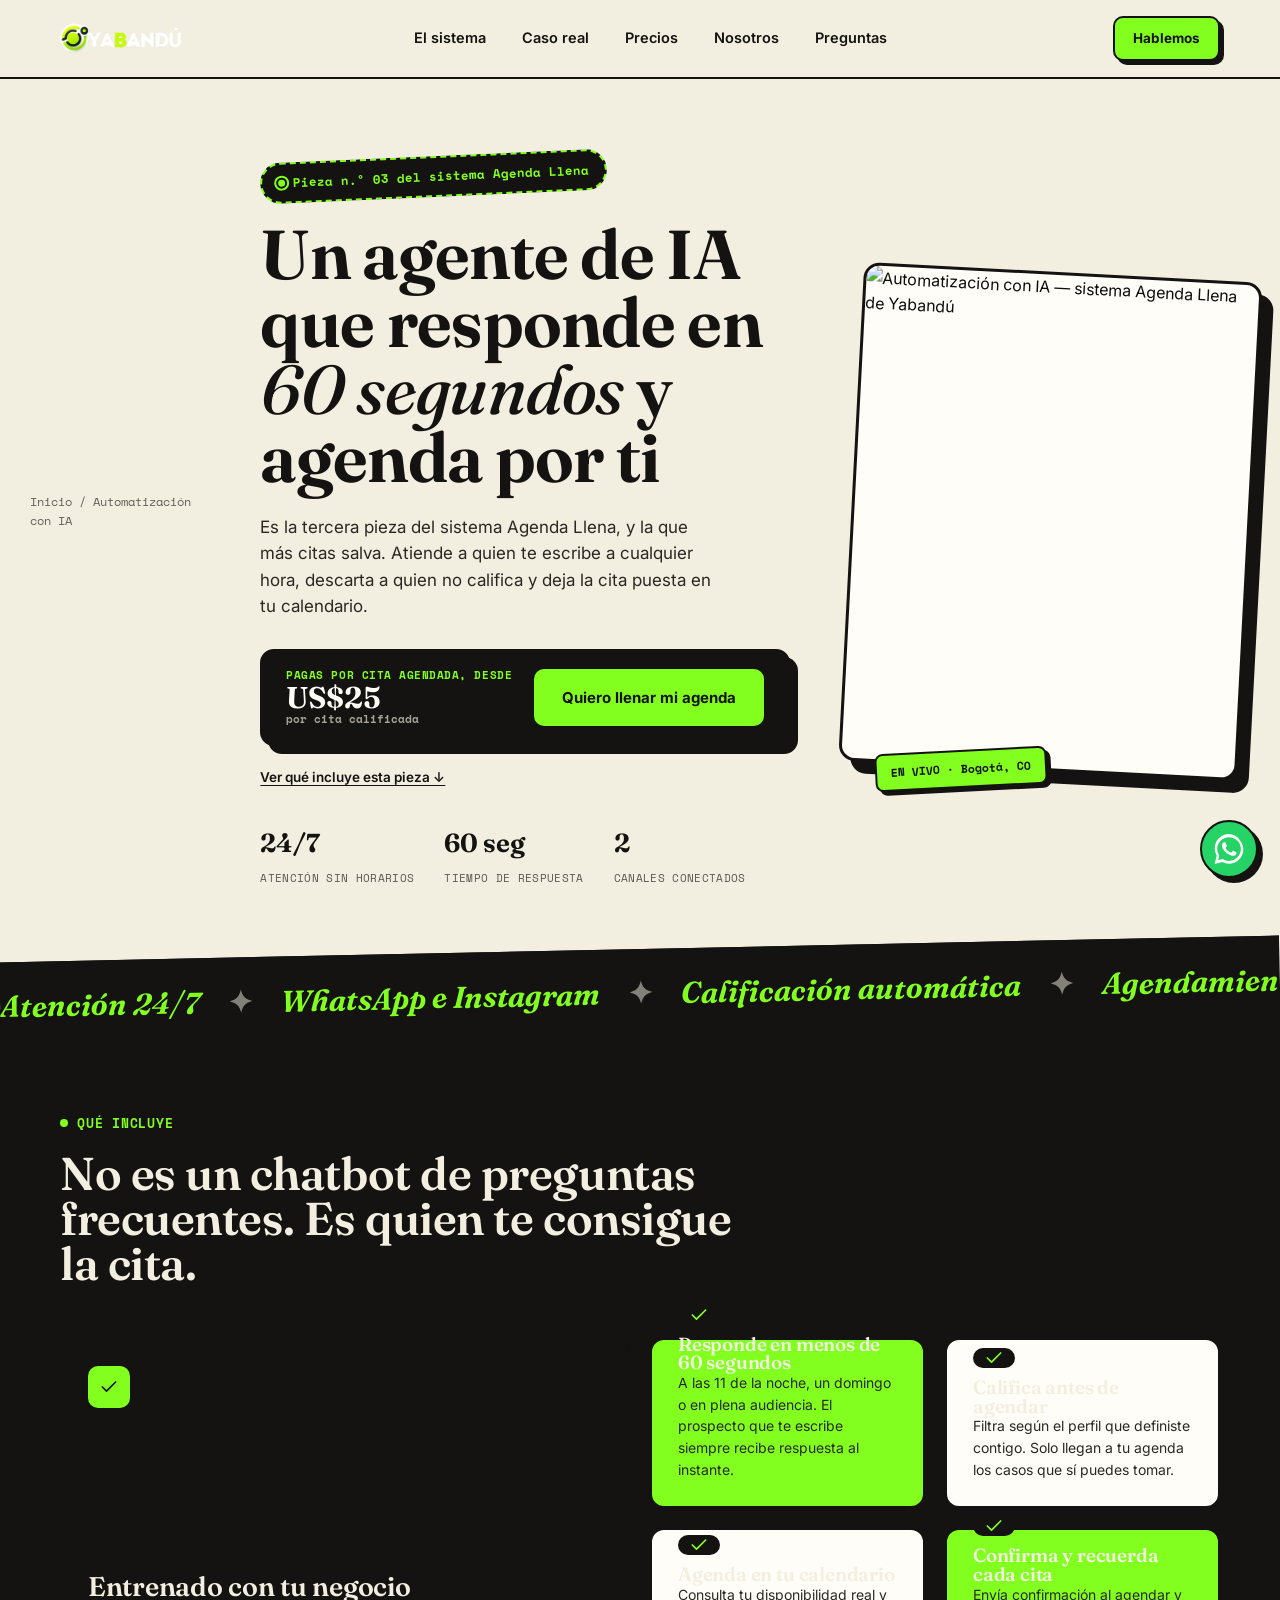
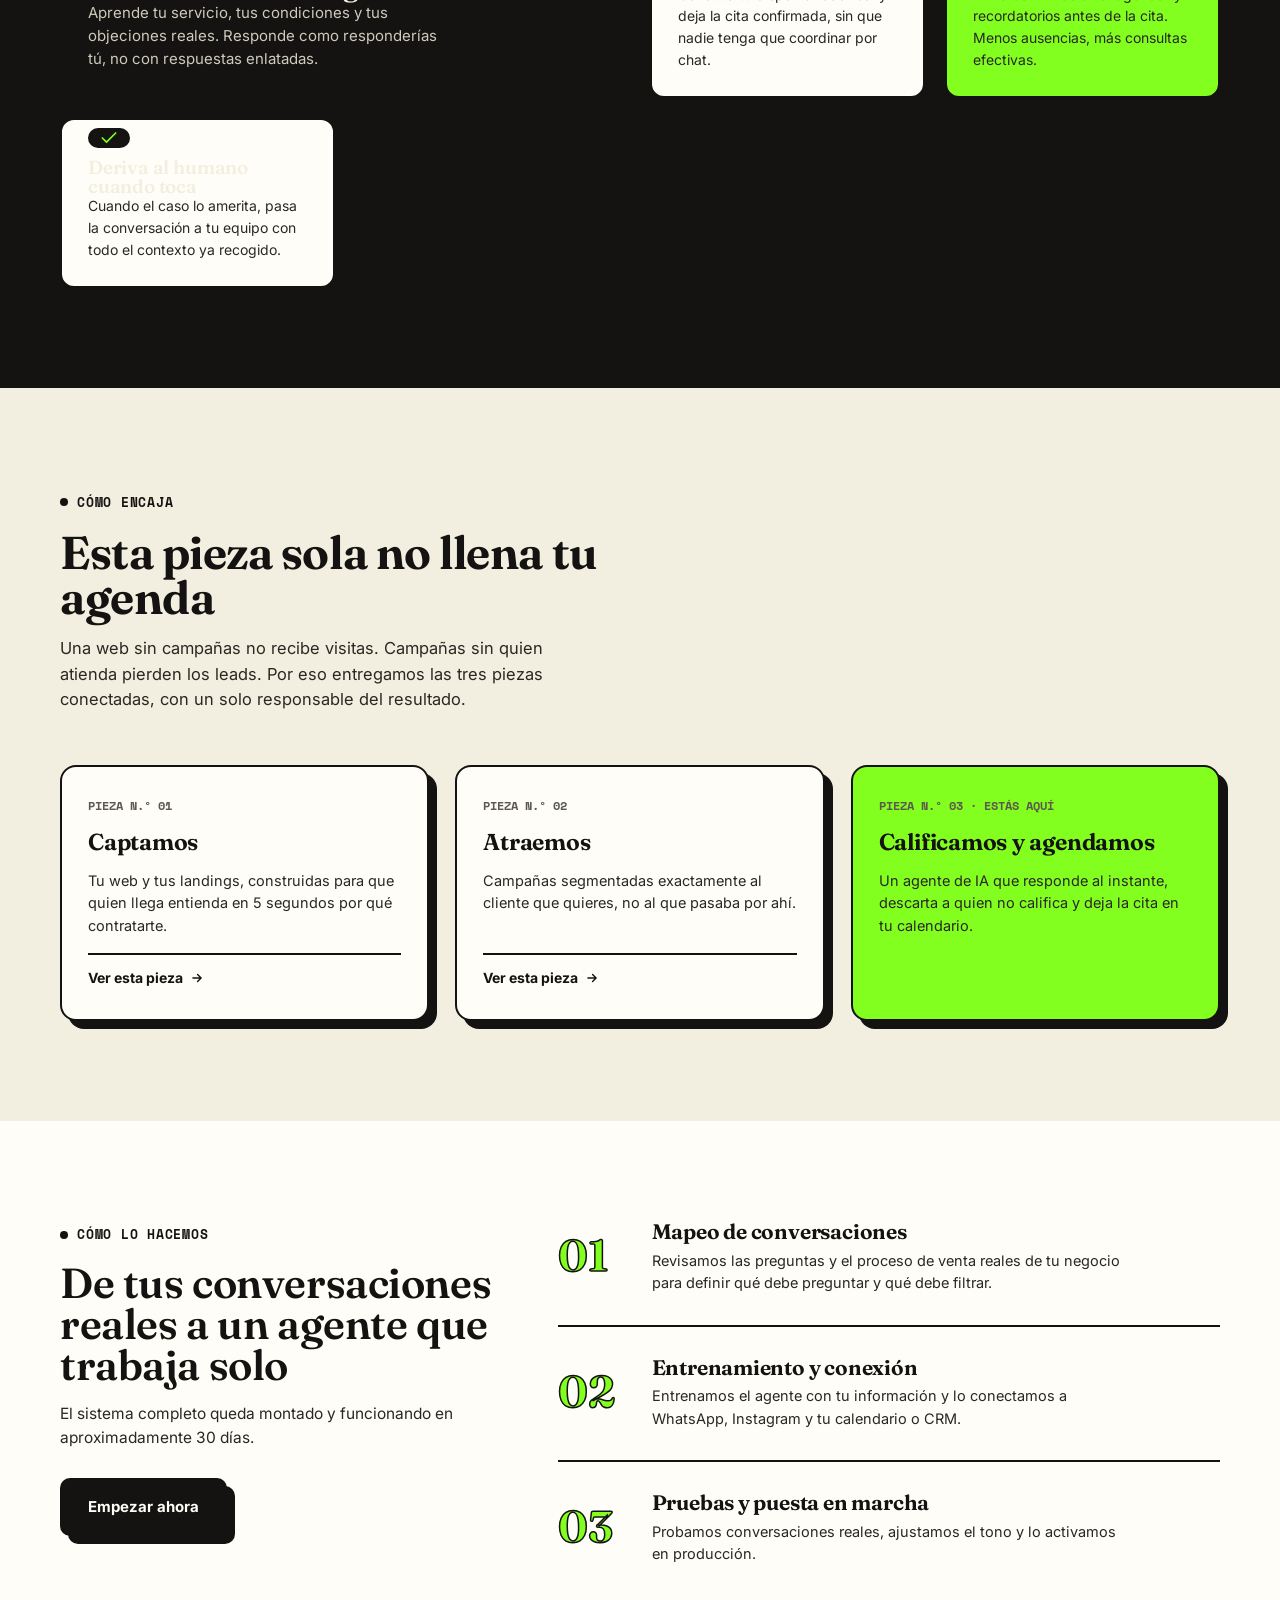
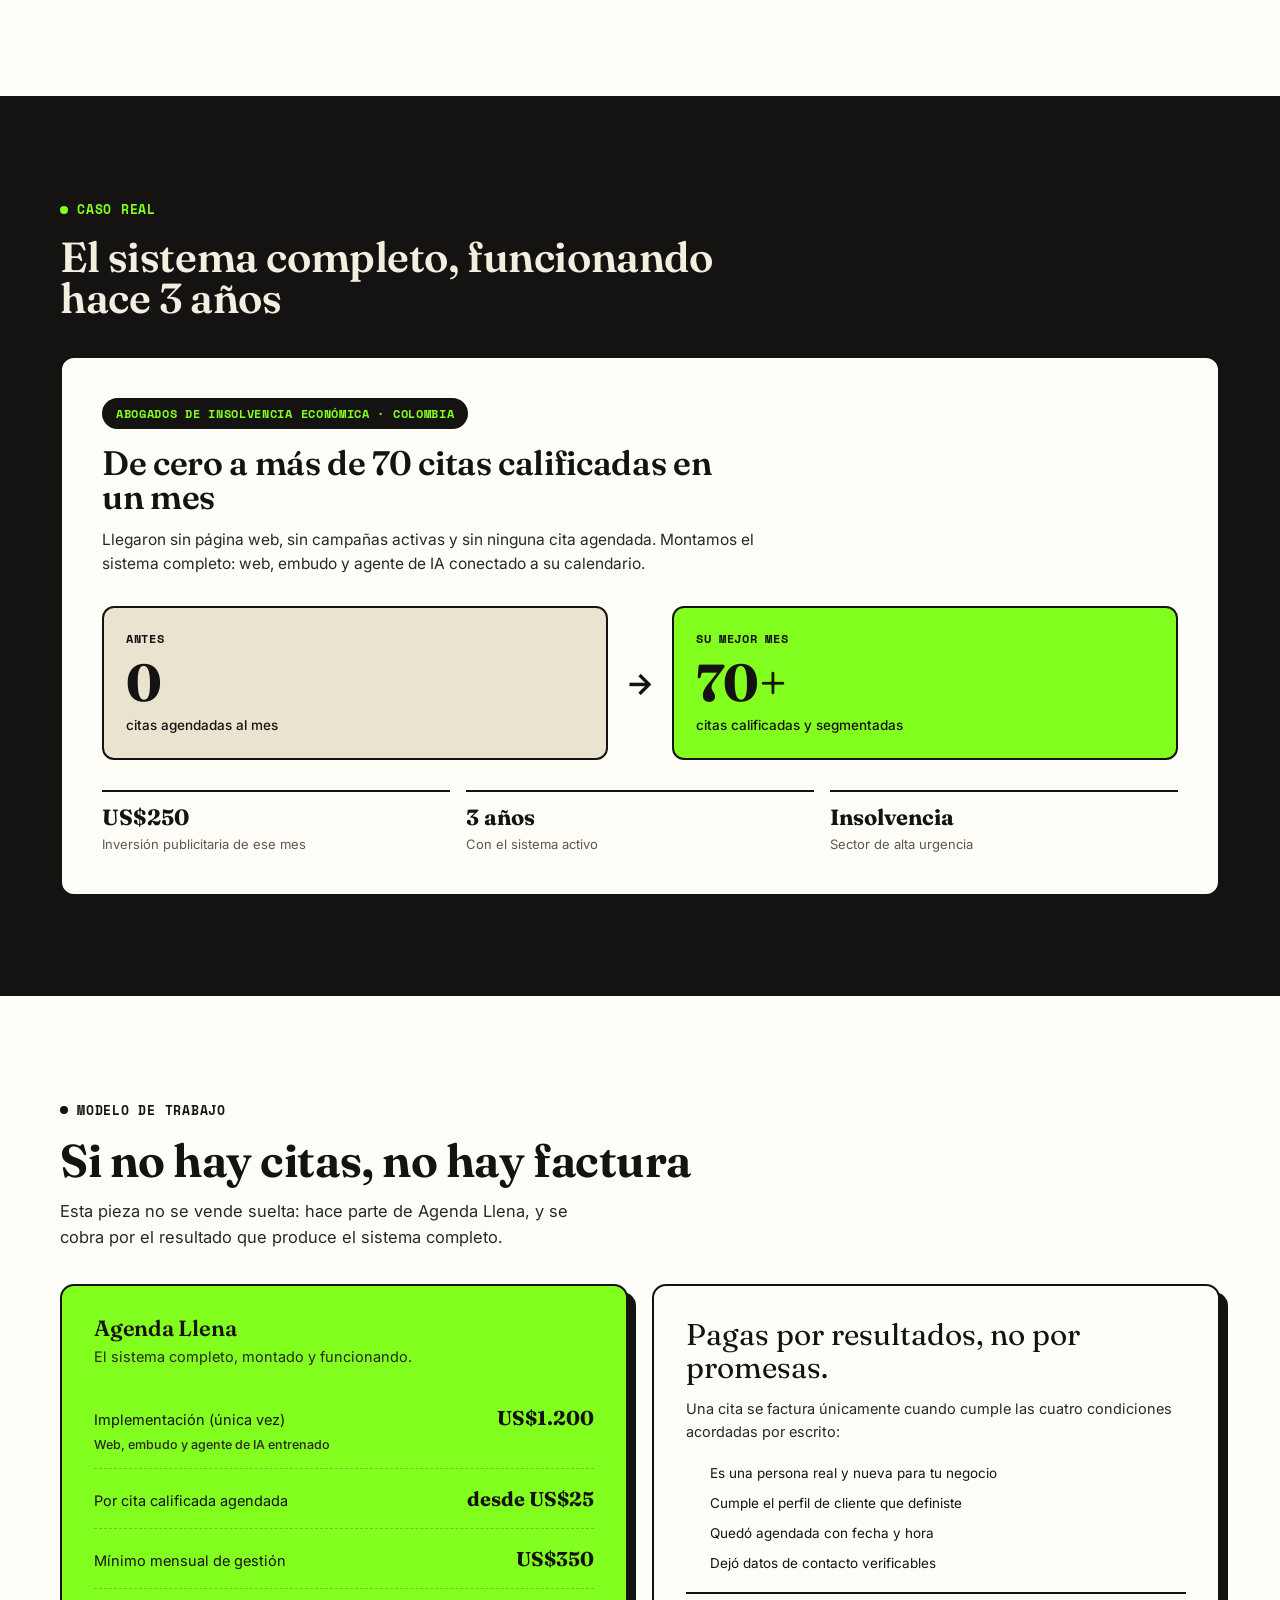
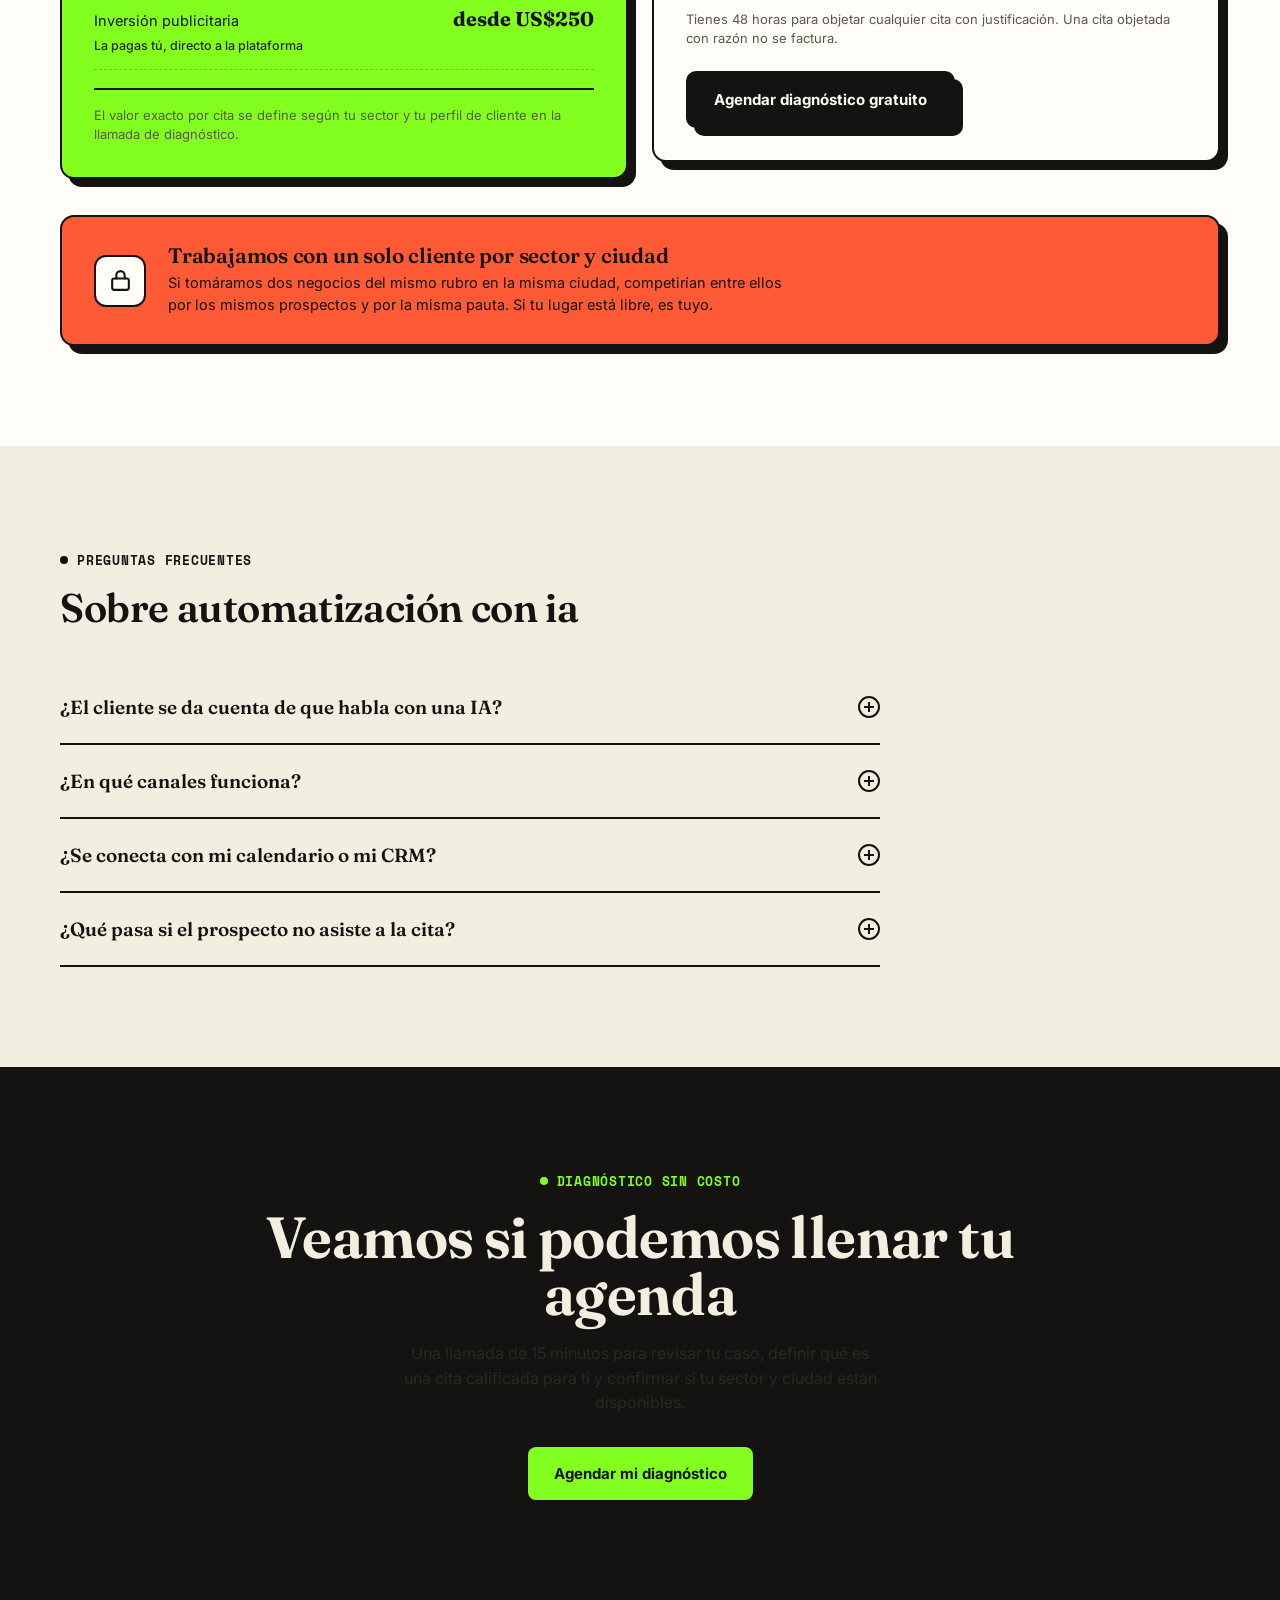
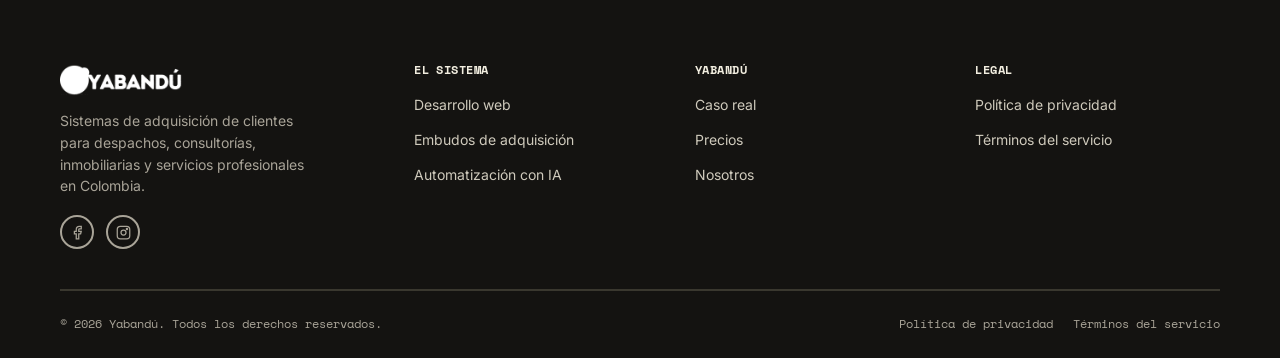
==== commit d3993990: "Convertir las paginas de servicio en piezas del sistema Agenda Llena Las tres paginas dejan de vende" ====
--- a/automatizacion-ia.html
+++ b/automatizacion-ia.html
@@ -7,23 +7,27 @@
 new Date().getTime(),event:'gtm.js'});var f=d.getElementsByTagName(s)[0],
 j=d.createElement(s),dl=l!='dataLayer'?'&l='+l:'';j.async=true;j.src=
 'https://www.googletagmanager.com/gtm.js?id='+i+dl;f.parentNode.insertBefore(j,f);
-})(window,document,'script','dataLayer','GTM-XXXXXXX');</script>
+})(window,document,'script','dataLayer','GTM-NNZVVCL7');</script>
 <!-- End Google Tag Manager -->
 <meta name="viewport" content="width=device-width, initial-scale=1.0">
-<title>Automatizaciones con Inteligencia Artificial | Yabandú</title>
-<meta name="description" content="Agentes de inteligencia artificial que responden, califican y agendan clientes 24/7 en WhatsApp e Instagram, conectados a tu CRM o calendario.">
-<meta name="keywords" content="automatizaciones con IA, chatbot inteligencia artificial, automatización WhatsApp, agentes de IA para negocios, agendamiento automático">
+<title>Agente de IA que Responde y Agenda Citas 24/7 | Yabandú</title>
+<meta name="description" content="Agentes de inteligencia artificial conectados a WhatsApp e Instagram que responden en menos de 60 segundos, califican al prospecto y agendan la cita en tu calendario automáticamente.">
+<meta name="keywords" content="automatización con IA, chatbot inteligencia artificial, automatización WhatsApp, agente de IA para negocios, agendamiento automático de citas">
 <link rel="canonical" href="https://www.yabandu.com/automatizacion-ia.html">
 <meta name="robots" content="index, follow, max-image-preview:large">
 <meta name="theme-color" content="#141311">
 <link rel="icon" type="image/png" href="img/logo.png">
 <meta property="og:type" content="website">
 <meta property="og:site_name" content="Yabandú">
-<meta property="og:title" content="Automatizaciones con Inteligencia Artificial | Yabandú">
-<meta property="og:description" content="Agentes de IA que atienden, califican y agendan clientes las 24 horas, sin intervención manual.">
+<meta property="og:title" content="Un agente de IA que responde y agenda por ti | Yabandú">
+<meta property="og:description" content="La tercera pieza del sistema Agenda Llena: responde en 60 segundos, califica y agenda. 24 horas al día.">
 <meta property="og:url" content="https://www.yabandu.com/automatizacion-ia.html">
+<meta property="og:image" content="https://www.yabandu.com/img/logo.png">
 <meta property="og:locale" content="es_LA">
 <meta name="twitter:card" content="summary_large_image">
+<meta name="twitter:title" content="Un agente de IA que responde y agenda por ti | Yabandú">
+<meta name="twitter:description" content="La tercera pieza del sistema Agenda Llena: responde en 60 segundos, califica y agenda. 24 horas al día.">
+<meta name="twitter:image" content="https://www.yabandu.com/img/logo.png">
 <link rel="stylesheet" href="css/styles.css">
 <link rel="preconnect" href="https://fonts.googleapis.com">
 <link rel="preconnect" href="https://fonts.gstatic.com" crossorigin>
@@ -33,25 +37,22 @@
 {
   "@context": "https://schema.org",
   "@type": "Service",
-  "serviceType": "Automatización con inteligencia artificial",
-  "provider": {"@type": "ProfessionalService", "name": "Yabandú", "url": "https://www.yabandu.com/"},
-  "areaServed": "Latinoamérica",
-  "description": "Agentes y flujos de inteligencia artificial que atienden, califican y agendan clientes las 24 horas, conectados a WhatsApp, Instagram, CRM o calendario.",
-  "offers": [
-    {"@type":"Offer","name":"Plan Chatbot Esencial","price":"299","priceCurrency":"USD"},
-    {"@type":"Offer","name":"Plan Agente IA Pro","price":"549","priceCurrency":"USD"},
-    {"@type":"Offer","name":"Plan Automatización a Medida","price":"999","priceCurrency":"USD"}
-  ]
-}
-</script>
-<script type="application/ld+json">
-{
-  "@context": "https://schema.org",
-  "@type": "BreadcrumbList",
-  "itemListElement": [
-    {"@type":"ListItem","position":1,"name":"Inicio","item":"https://www.yabandu.com/"},
-    {"@type":"ListItem","position":2,"name":"Automatización con IA","item":"https://www.yabandu.com/automatizacion-ia.html"}
-  ]
+  "name": "Automatización con IA",
+  "serviceType": "Automatización con IA",
+  "provider": {
+    "@type": "ProfessionalService",
+    "name": "Yabandú",
+    "url": "https://www.yabandu.com/",
+    "telephone": "+573215767930"
+  },
+  "areaServed": "Colombia",
+  "url": "https://www.yabandu.com/automatizacion-ia.html",
+  "description": "Agentes de inteligencia artificial conectados a WhatsApp e Instagram que responden en menos de 60 segundos, califican al prospecto y agendan la cita en tu calendario automáticamente.",
+  "isPartOf": {
+    "@type": "Service",
+    "name": "Agenda Llena",
+    "url": "https://www.yabandu.com/#precios"
+  }
 }
 </script>
 <script type="application/ld+json">
@@ -59,18 +60,45 @@
   "@context": "https://schema.org",
   "@type": "FAQPage",
   "mainEntity": [
-    {"@type":"Question","name":"¿Cómo funciona un agente de inteligencia artificial para negocios?","acceptedAnswer":{"@type":"Answer","text":"Es un asistente entrenado con la información de tu negocio que conversa por WhatsApp, Instagram o tu web, responde preguntas frecuentes, califica al cliente y agenda citas automáticamente."}},
-    {"@type":"Question","name":"¿La IA puede reemplazar por completo a un asesor humano?","acceptedAnswer":{"@type":"Answer","text":"Puede resolver la mayoría de las conversaciones repetitivas y de calificación; los casos complejos o de alto valor se transfieren a una persona de tu equipo."}},
-    {"@type":"Question","name":"¿En qué canales funciona el chatbot?","acceptedAnswer":{"@type":"Answer","text":"Los conectamos principalmente a WhatsApp e Instagram, y también pueden integrarse en tu sitio web como chat en vivo."}},
-    {"@type":"Question","name":"¿Se integra con mi calendario o CRM actual?","acceptedAnswer":{"@type":"Answer","text":"Sí, configuramos la integración con las herramientas de calendario y CRM más comunes para que las citas y los leads queden registrados automáticamente."}},
-    {"@type":"Question","name":"¿Cuánto tiempo toma tener mi automatización funcionando?","acceptedAnswer":{"@type":"Answer","text":"Un chatbot esencial puede estar activo en un par de días; los flujos más avanzados con integración a CRM suelen tardar entre 1 y 2 semanas."}}
+    {
+      "@type": "Question",
+      "name": "¿El cliente se da cuenta de que habla con una IA?",
+      "acceptedAnswer": {
+        "@type": "Answer",
+        "text": "El agente se presenta con naturalidad y con el tono de tu marca. La experiencia es fluida, y en cuanto el caso requiere criterio humano, la conversación pasa a tu equipo con todo el contexto."
+      }
+    },
+    {
+      "@type": "Question",
+      "name": "¿En qué canales funciona?",
+      "acceptedAnswer": {
+        "@type": "Answer",
+        "text": "Principalmente WhatsApp e Instagram, que es donde te escriben tus prospectos. También puede integrarse en tu sitio web como chat en vivo."
+      }
+    },
+    {
+      "@type": "Question",
+      "name": "¿Se conecta con mi calendario o mi CRM?",
+      "acceptedAnswer": {
+        "@type": "Answer",
+        "text": "Sí. Lo conectamos a tu calendario para que agende sobre tu disponibilidad real, y a tu CRM si trabajas con uno."
+      }
+    },
+    {
+      "@type": "Question",
+      "name": "¿Qué pasa si el prospecto no asiste a la cita?",
+      "acceptedAnswer": {
+        "@type": "Answer",
+        "text": "El agente envía confirmación al momento de agendar y recordatorios antes de la cita, que es la forma más efectiva de reducir las ausencias. Aun así, la asistencia final depende de la gestión de tu equipo."
+      }
+    }
   ]
 }
 </script>
 </head>
 <body data-page="automatizacion-ia">
 <!-- Google Tag Manager (noscript) -->
-<noscript><iframe src="https://www.googletagmanager.com/ns.html?id=GTM-XXXXXXX"
+<noscript><iframe src="https://www.googletagmanager.com/ns.html?id=GTM-NNZVVCL7"
 height="0" width="0" style="display:none;visibility:hidden"></iframe></noscript>
 <!-- End Google Tag Manager (noscript) -->
 
@@ -78,213 +106,233 @@
   <nav>
     <a href="index.html" class="logo"><img src="img/logo.png" alt="Yabandú" class="logo-img"></a>
     <div class="nav-links">
-      <a href="desarrollo-web.html" data-nav="desarrollo-web">Desarrollo web</a>
-      <a href="embudos-de-venta.html" data-nav="embudos-de-venta">Embudos de venta</a>
-      <a href="automatizacion-ia.html" data-nav="automatizacion-ia" class="active">Automatización IA</a>
+      <a href="index.html#sistema">El sistema</a>
+      <a href="index.html#caso">Caso real</a>
+      <a href="index.html#precios">Precios</a>
       <a href="index.html#nosotros">Nosotros</a>
-      <a href="index.html#faq">Preguntas</a>
+      <a href="#faq">Preguntas</a>
     </div>
     <div class="nav-cta">
-      <a href="index.html#contacto" class="btn lime small">Agendar cita</a>
+      <a href="https://wa.me/573215767930?text=Hola%20Yaband%C3%BA%2C%20quiero%20saber%20c%C3%B3mo%20llenar%20mi%20agenda%20de%20citas." class="btn lime small" target="_blank" rel="noopener" data-wa="nav">Hablemos</a>
       <button class="menu-btn" aria-label="Abrir menú">☰</button>
     </div>
   </nav>
 </header>
-<main>
+<main id="top">
+
   <!-- HERO -->
   <section class="hero block-paper">
     <div class="wrap">
       <div class="crumb"><a href="index.html">Inicio</a> / <span>Automatización con IA</span></div>
-      <div class="hero-grid">
-        <div>
-          <span class="sticker"><span class="dot"></span>Solo 5 cupos disponibles este mes</span>
-          <h1>Un agente de IA atendiendo tu WhatsApp desde <em>US$299</em></h1>
-          <p class="lead">El Chatbot Esencial responde las preguntas frecuentes de tus clientes las 24 horas y deriva a un asesor humano cuando lo necesitas.</p>
-          <div class="offer-box">
-            <div class="offer-price"><span class="from">Desde</span>US$299<span class="unit">al mes</span></div>
-            <a href="#precios" class="btn lime">Quiero mi chatbot</a>
-          </div>
-          <div class="hero-secondary"><a href="#contacto">Hablar con un asesor primero →</a></div>
-          <div class="hero-stats">
-            <div class="hero-stat"><b>24/7</b><span>Atención automática</span></div>
-            <div class="hero-stat"><b>2</b><span>Canales conectados</span></div>
-            <div class="hero-stat"><b>0</b><span>Citas perdidas</span></div>
-          </div>
-        </div>
-        <div class="photo-sticker">
-          <div class="frame" style="aspect-ratio:4/5;">
-            <img src="https://images.unsplash.com/photo-1762330469727-156f5369e4f9?w=900&q=75&auto=format&fit=crop" alt="Conversación de WhatsApp atendida por un agente de inteligencia artificial" loading="eager">
-          </div>
-          <span class="tag">Cita agendada ✓</span>
-        </div>
+    </div>
+    <div class="wrap hero-grid">
+      <div>
+        <span class="sticker"><span class="dot"></span>Pieza n.º 03 del sistema Agenda Llena</span>
+        <h1>Un agente de IA que responde en <em>60 segundos</em> y agenda por ti</h1>
+        <p class="lead">Es la tercera pieza del sistema Agenda Llena, y la que más citas salva. Atiende a quien te escribe a cualquier hora, descarta a quien no califica y deja la cita puesta en tu calendario.</p>
+        <div class="offer-box">
+          <div class="offer-price"><span class="from">Pagas por cita agendada, desde</span>US$25<span class="unit">por cita calificada</span></div>
+          <a href="https://wa.me/573215767930?text=Hola%20Yaband%C3%BA%2C%20quiero%20informaci%C3%B3n%20sobre%20el%20agente%20de%20IA%20para%20WhatsApp." class="btn lime" target="_blank" rel="noopener" data-wa="hero">Quiero llenar mi agenda</a>
+        </div>
+        <div class="hero-secondary"><a href="#incluye">Ver qué incluye esta pieza ↓</a></div>
+        <div class="hero-stats">
+          <div class="hero-stat"><b>24/7</b><span>Atención sin horarios</span></div>
+          <div class="hero-stat"><b>60 seg</b><span>Tiempo de respuesta</span></div>
+          <div class="hero-stat"><b>2</b><span>Canales conectados</span></div>
+        </div>
+      </div>
+      <div class="photo-sticker">
+        <div class="frame" style="aspect-ratio:4/5;">
+          <img src="https://images.unsplash.com/photo-1758873269317-51888e824b28?w=900&q=75&auto=format&fit=crop" alt="Automatización con IA — sistema Agenda Llena de Yabandú" loading="eager">
+        </div>
+        <span class="tag">EN VIVO · Bogotá, CO</span>
       </div>
     </div>
   </section>
 
   <div class="marquee-fat">
     <div class="track">
-      <span>Atención 24/7</span><span>WhatsApp e Instagram</span><span>Agendamiento automático</span><span>Integración a tu CRM</span>
-      <span>Atención 24/7</span><span>WhatsApp e Instagram</span><span>Agendamiento automático</span><span>Integración a tu CRM</span>
+      <span>Atención 24/7</span><span>WhatsApp e Instagram</span><span>Calificación automática</span><span>Agendamiento directo</span>
+      <span>Atención 24/7</span><span>WhatsApp e Instagram</span><span>Calificación automática</span><span>Agendamiento directo</span>
     </div>
   </div>
 
   <!-- QUÉ INCLUYE -->
   <section id="incluye" class="block-ink on-dark">
     <div class="wrap">
-      <div class="head reveal">
-        <span class="kicker">Qué incluye</span>
-        <h2>Un agente de IA que trabaja como parte de tu equipo</h2>
-        <p>No es un chatbot genérico: lo entrenamos con la información real de tu negocio para que atienda como lo haría tu mejor asesor.</p>
-      </div>
+      <span class="kicker">Qué incluye</span>
+      <h2 class="reveal" style="font-size:clamp(30px,3.6vw,46px);max-width:700px;">No es un chatbot de preguntas frecuentes. Es quien te consigue la cita.</h2>
       <div class="bento">
         <div class="bento-card big reveal">
-          <div class="bicon"><svg viewBox="0 0 24 24" fill="none" stroke-width="2" stroke-linecap="round" stroke-linejoin="round"><rect x="4" y="4" width="16" height="16" rx="3"/><circle cx="9" cy="10" r="1.2" fill="currentColor" stroke="none"/><circle cx="15" cy="10" r="1.2" fill="currentColor" stroke="none"/><path d="M8 15c1 1 2 1.5 4 1.5s3-.5 4-1.5"/></svg></div>
-          <div>
-            <h3>Chatbot entrenado en tu negocio</h3>
-            <p>Cargamos tu catálogo, precios y preguntas frecuentes para que el agente responda con la voz y la información exacta de tu marca.</p>
-          </div>
+          <div class="bicon" ><svg viewBox="0 0 24 24" fill="none" stroke-width="2" stroke-linecap="round" stroke-linejoin="round"><polyline points="20 6 9 17 4 12"></polyline></svg></div>
+          <div><h3>Entrenado con tu negocio</h3><p>Aprende tu servicio, tus condiciones y tus objeciones reales. Responde como responderías tú, no con respuestas enlatadas.</p></div>
         </div>
         <div class="bento-card lime reveal">
-          <div class="bicon" style="background:var(--ink);"><svg viewBox="0 0 24 24" fill="none" stroke-width="2" stroke-linecap="round" stroke-linejoin="round" stroke="var(--lime)"><path d="M21 11.5a8.38 8.38 0 0 1-8.5 8.5H4l3-3a8.38 8.38 0 0 1 1-9.5A8.5 8.5 0 0 1 21 11.5z"/></svg></div>
-          <h3>WhatsApp e Instagram</h3>
-          <p>Conectado a los canales donde ya te escriben tus clientes.</p>
+          <div class="bicon" style="background:var(--ink);"><svg viewBox="0 0 24 24" fill="none" stroke-width="2" stroke-linecap="round" stroke-linejoin="round" stroke="var(--lime)"><polyline points="20 6 9 17 4 12"></polyline></svg></div>
+          <div><h3>Responde en menos de 60 segundos</h3><p>A las 11 de la noche, un domingo o en plena audiencia. El prospecto que te escribe siempre recibe respuesta al instante.</p></div>
         </div>
         <div class="bento-card reveal">
-          <div class="bicon"><svg viewBox="0 0 24 24" fill="none" stroke-width="2" stroke-linecap="round" stroke-linejoin="round"><rect x="3" y="5" width="18" height="16" rx="2"/><path d="M16 3v4M8 3v4M3 11h18"/></svg></div>
-          <h3>Agendamiento automático</h3>
-          <p>El agente ofrece horarios y agenda la cita sin intervención manual.</p>
+          <div class="bicon" ><svg viewBox="0 0 24 24" fill="none" stroke-width="2" stroke-linecap="round" stroke-linejoin="round"><polyline points="20 6 9 17 4 12"></polyline></svg></div>
+          <div><h3>Califica antes de agendar</h3><p>Filtra según el perfil que definiste contigo. Solo llegan a tu agenda los casos que sí puedes tomar.</p></div>
         </div>
         <div class="bento-card reveal">
-          <div class="bicon"><svg viewBox="0 0 24 24" fill="none" stroke-width="2" stroke-linecap="round" stroke-linejoin="round"><path d="M12 2v4M12 18v4M4.9 4.9l2.8 2.8M16.3 16.3l2.8 2.8M2 12h4M18 12h4M4.9 19.1l2.8-2.8M16.3 7.7l2.8-2.8"/></svg></div>
-          <h3>Calificación de leads</h3>
-          <p>Distingue a quién está listo para comprar y a quién solo cotiza.</p>
+          <div class="bicon" ><svg viewBox="0 0 24 24" fill="none" stroke-width="2" stroke-linecap="round" stroke-linejoin="round"><polyline points="20 6 9 17 4 12"></polyline></svg></div>
+          <div><h3>Agenda en tu calendario</h3><p>Consulta tu disponibilidad real y deja la cita confirmada, sin que nadie tenga que coordinar por chat.</p></div>
         </div>
         <div class="bento-card lime reveal">
-          <div class="bicon" style="background:var(--ink);"><svg viewBox="0 0 24 24" fill="none" stroke-width="2" stroke-linecap="round" stroke-linejoin="round" stroke="var(--lime)"><path d="M4 19V5m0 14h16M8 15v-4m4 4V9m4 10V6"/></svg></div>
-          <h3>Integración con tu CRM</h3>
-          <p>Cada conversación y cita queda registrada donde ya trabajas.</p>
-        </div>
+          <div class="bicon" style="background:var(--ink);"><svg viewBox="0 0 24 24" fill="none" stroke-width="2" stroke-linecap="round" stroke-linejoin="round" stroke="var(--lime)"><polyline points="20 6 9 17 4 12"></polyline></svg></div>
+          <div><h3>Confirma y recuerda cada cita</h3><p>Envía confirmación al agendar y recordatorios antes de la cita. Menos ausencias, más consultas efectivas.</p></div>
+        </div>
+        <div class="bento-card reveal">
+          <div class="bicon" ><svg viewBox="0 0 24 24" fill="none" stroke-width="2" stroke-linecap="round" stroke-linejoin="round"><polyline points="20 6 9 17 4 12"></polyline></svg></div>
+          <div><h3>Deriva al humano cuando toca</h3><p>Cuando el caso lo amerita, pasa la conversación a tu equipo con todo el contexto ya recogido.</p></div>
+        </div>
+      </div>
+    </div>
+  </section>
+
+  <!-- CÓMO ENCAJA -->
+  <section class="block-paper">
+    <div class="wrap">
+      <div class="head reveal">
+        <span class="kicker">Cómo encaja</span>
+        <h2>Esta pieza sola no llena tu agenda</h2>
+        <p>Una web sin campañas no recibe visitas. Campañas sin quien atienda pierden los leads. Por eso entregamos las tres piezas conectadas, con un solo responsable del resultado.</p>
+      </div>
+      <div class="service-grid">
+        <article class="service-card reveal">
+          <span class="service-num">PIEZA N.º 01</span>
+          <h3>Captamos</h3>
+          <p class="desc">Tu web y tus landings, construidas para que quien llega entienda en 5 segundos por qué contratarte.</p>
+          <a href="desarrollo-web.html" class="card-link">Ver esta pieza <svg viewBox="0 0 24 24" fill="none" stroke="currentColor" stroke-width="2.4" stroke-linecap="round"><path d="M5 12h14M13 6l6 6-6 6"/></svg></a>
+        </article>
+        <article class="service-card reveal">
+          <span class="service-num">PIEZA N.º 02</span>
+          <h3>Atraemos</h3>
+          <p class="desc">Campañas segmentadas exactamente al cliente que quieres, no al que pasaba por ahí.</p>
+          <a href="embudos-de-venta.html" class="card-link">Ver esta pieza <svg viewBox="0 0 24 24" fill="none" stroke="currentColor" stroke-width="2.4" stroke-linecap="round"><path d="M5 12h14M13 6l6 6-6 6"/></svg></a>
+        </article>
+        <article class="service-card reveal" style="background:var(--lime);">
+          <span class="service-num">PIEZA N.º 03 · ESTÁS AQUÍ</span>
+          <h3>Calificamos y agendamos</h3>
+          <p class="desc">Un agente de IA que responde al instante, descarta a quien no califica y deja la cita en tu calendario.</p>
+          
+        </article>
       </div>
     </div>
   </section>
 
   <!-- PROCESO -->
-  <section id="proceso" class="block-paper">
+  <section id="proceso" class="block-white">
     <div class="wrap process-grid">
       <div class="reveal">
-        <span class="kicker">Cómo trabajamos</span>
-        <h2 style="font-size:clamp(28px,3.4vw,42px);">De conversaciones manuales a un flujo automatizado</h2>
-        <p style="margin-top:16px;color:var(--ink-soft);font-size:15.5px;">Configuramos el agente sobre tus canales actuales, sin que tengas que cambiar de herramientas.</p>
+        <span class="kicker">Cómo lo hacemos</span>
+        <h2 style="font-size:clamp(28px,3.4vw,42px);">De tus conversaciones reales a un agente que trabaja solo</h2>
+        <p style="margin-top:16px;color:var(--ink-soft);font-size:15.5px;">El sistema completo queda montado y funcionando en aproximadamente 30 días.</p>
+        <a href="https://wa.me/573215767930?text=Hola%20Yaband%C3%BA%2C%20quiero%20informaci%C3%B3n%20sobre%20el%20agente%20de%20IA%20para%20WhatsApp." class="btn" style="margin-top:28px;" target="_blank" rel="noopener" data-wa="proceso">Empezar ahora</a>
       </div>
       <div class="process-steps">
         <div class="pstep reveal">
           <span class="pnum">01</span>
-          <div><h3>Mapeo de conversaciones</h3><p>Revisamos las preguntas y el proceso de venta reales de tu negocio.</p></div>
+          <div><h3>Mapeo de conversaciones</h3><p>Revisamos las preguntas y el proceso de venta reales de tu negocio para definir qué debe preguntar y qué debe filtrar.</p></div>
         </div>
         <div class="pstep reveal">
           <span class="pnum">02</span>
-          <div><h3>Entrenamiento y configuración</h3><p>Entrenamos el agente con tu información y lo conectamos a WhatsApp, Instagram y tu calendario o CRM.</p></div>
+          <div><h3>Entrenamiento y conexión</h3><p>Entrenamos el agente con tu información y lo conectamos a WhatsApp, Instagram y tu calendario o CRM.</p></div>
         </div>
         <div class="pstep reveal">
           <span class="pnum">03</span>
-          <div><h3>Pruebas y puesta en marcha</h3><p>Probamos conversaciones reales, ajustamos el tono y activamos el agente en producción.</p></div>
-        </div>
-      </div>
-    </div>
-  </section>
-
-  <!-- PRECIOS -->
+          <div><h3>Pruebas y puesta en marcha</h3><p>Probamos conversaciones reales, ajustamos el tono y lo activamos en producción.</p></div>
+        </div>
+      </div>
+    </div>
+  </section>
+
+  <!-- CASO -->
+  <section class="block-ink on-dark">
+    <div class="wrap">
+      <span class="kicker">Caso real</span>
+      <h2 class="reveal" style="font-size:clamp(28px,3.4vw,42px);max-width:660px;">El sistema completo, funcionando hace 3 años</h2>
+      <div class="case-panel reveal">
+        <span class="case-badge">Abogados de insolvencia económica · Colombia</span>
+        <h3>De cero a más de 70 citas calificadas en un mes</h3>
+        <p class="case-intro">Llegaron sin página web, sin campañas activas y sin ninguna cita agendada. Montamos el sistema completo: web, embudo y agente de IA conectado a su calendario.</p>
+        <div class="case-ba">
+          <div class="case-side before"><span>Antes</span><b>0</b><em>citas agendadas al mes</em></div>
+          <div class="case-sep">→</div>
+          <div class="case-side after"><span>Su mejor mes</span><b>70+</b><em>citas calificadas y segmentadas</em></div>
+        </div>
+        <div class="case-facts">
+          <div class="case-fact"><b>US$250</b><span>Inversión publicitaria de ese mes</span></div>
+          <div class="case-fact"><b>3 años</b><span>Con el sistema activo</span></div>
+          <div class="case-fact"><b>Insolvencia</b><span>Sector de alta urgencia</span></div>
+        </div>
+      </div>
+    </div>
+  </section>
+
+  <!-- MODELO -->
   <section id="precios" class="block-white">
     <div class="wrap">
-      <span class="kicker">Planes y precios</span>
-      <h2 class="reveal" style="font-size:clamp(28px,3.6vw,44px);max-width:600px;">Un nivel de automatización para cada etapa</h2>
-      <div class="pricing-grid">
-        <div class="price-card featured reveal">
-          <span class="price-badge">Más elegido</span>
-          <span class="price-tag">Para empezar</span>
-          <h3>Chatbot Esencial</h3>
-          <p class="desc">Respuestas automáticas a las preguntas más frecuentes de tus clientes.</p>
-          <ul class="price-list">
-            <li><svg viewBox="0 0 24 24" fill="none" stroke-width="2" stroke-linecap="round" stroke-linejoin="round"><polyline points="20 6 9 17 4 12"/></svg>1 canal (WhatsApp o Instagram)</li>
-            <li><svg viewBox="0 0 24 24" fill="none" stroke-width="2" stroke-linecap="round" stroke-linejoin="round"><polyline points="20 6 9 17 4 12"/></svg>Respuestas a preguntas frecuentes</li>
-            <li><svg viewBox="0 0 24 24" fill="none" stroke-width="2" stroke-linecap="round" stroke-linejoin="round"><polyline points="20 6 9 17 4 12"/></svg>Derivación a un asesor humano</li>
+      <div class="head reveal">
+        <span class="kicker">Modelo de trabajo</span>
+        <h2>Si no hay citas, no hay factura</h2>
+        <p>Esta pieza no se vende suelta: hace parte de Agenda Llena, y se cobra por el resultado que produce el sistema completo.</p>
+      </div>
+      <div class="model-grid">
+        <div class="model-box hl reveal">
+          <h3>Agenda Llena</h3>
+          <p class="mdesc">El sistema completo, montado y funcionando.</p>
+          <div class="model-row"><span>Implementación (única vez)<br><small>Web, embudo y agente de IA entrenado</small></span><b>US$1.200</b></div>
+          <div class="model-row"><span>Por cita calificada agendada</span><b>desde US$25</b></div>
+          <div class="model-row"><span>Mínimo mensual de gestión</span><b>US$350</b></div>
+          <div class="model-row"><span>Inversión publicitaria<br><small>La pagas tú, directo a la plataforma</small></span><b>desde US$250</b></div>
+          <div class="model-note">El valor exacto por cita se define según tu sector y tu perfil de cliente en la llamada de diagnóstico.</div>
+        </div>
+        <div class="model-box reveal">
+          <p class="model-claim">Pagas por resultados, no por promesas.</p>
+          <p class="mdesc">Una cita se factura únicamente cuando cumple las cuatro condiciones acordadas por escrito:</p>
+          <ul class="service-list">
+            <li><svg viewBox="0 0 24 24" fill="none" stroke-width="2" stroke-linecap="round" stroke-linejoin="round"><polyline points="20 6 9 17 4 12"></polyline></svg>Es una persona real y nueva para tu negocio</li>
+            <li><svg viewBox="0 0 24 24" fill="none" stroke-width="2" stroke-linecap="round" stroke-linejoin="round"><polyline points="20 6 9 17 4 12"></polyline></svg>Cumple el perfil de cliente que definiste</li>
+            <li><svg viewBox="0 0 24 24" fill="none" stroke-width="2" stroke-linecap="round" stroke-linejoin="round"><polyline points="20 6 9 17 4 12"></polyline></svg>Quedó agendada con fecha y hora</li>
+            <li><svg viewBox="0 0 24 24" fill="none" stroke-width="2" stroke-linecap="round" stroke-linejoin="round"><polyline points="20 6 9 17 4 12"></polyline></svg>Dejó datos de contacto verificables</li>
           </ul>
-          <div class="price-amount">US$299 <span>/ mes</span></div>
-          <a href="#contacto" class="btn">Quiero mi chatbot</a>
-        </div>
-        <div class="price-card reveal">
-          <span class="price-tag">Para vender más</span>
-          <h3>Agente IA Pro</h3>
-          <p class="desc">Calificación de leads y agendamiento automático de citas.</p>
-          <ul class="price-list">
-            <li><svg viewBox="0 0 24 24" fill="none" stroke-width="2" stroke-linecap="round" stroke-linejoin="round"><polyline points="20 6 9 17 4 12"/></svg>WhatsApp e Instagram conectados</li>
-            <li><svg viewBox="0 0 24 24" fill="none" stroke-width="2" stroke-linecap="round" stroke-linejoin="round"><polyline points="20 6 9 17 4 12"/></svg>Calificación automática de leads</li>
-            <li><svg viewBox="0 0 24 24" fill="none" stroke-width="2" stroke-linecap="round" stroke-linejoin="round"><polyline points="20 6 9 17 4 12"/></svg>Agendamiento automático de citas</li>
-            <li><svg viewBox="0 0 24 24" fill="none" stroke-width="2" stroke-linecap="round" stroke-linejoin="round"><polyline points="20 6 9 17 4 12"/></svg>Reporte mensual de conversaciones</li>
-          </ul>
-          <div class="price-amount">US$549 <span>/ mes</span></div>
-          <a href="#contacto" class="btn outline">Quiero mi agente IA</a>
-        </div>
-        <div class="price-card reveal">
-          <span class="price-tag">Para operaciones grandes</span>
-          <h3>Automatización a Medida</h3>
-          <p class="desc">Flujos personalizados integrados a tu CRM y procesos internos.</p>
-          <ul class="price-list">
-            <li><svg viewBox="0 0 24 24" fill="none" stroke-width="2" stroke-linecap="round" stroke-linejoin="round"><polyline points="20 6 9 17 4 12"/></svg>Todo lo del Agente IA Pro</li>
-            <li><svg viewBox="0 0 24 24" fill="none" stroke-width="2" stroke-linecap="round" stroke-linejoin="round"><polyline points="20 6 9 17 4 12"/></svg>Integración a medida con tu CRM</li>
-            <li><svg viewBox="0 0 24 24" fill="none" stroke-width="2" stroke-linecap="round" stroke-linejoin="round"><polyline points="20 6 9 17 4 12"/></svg>Flujos multi-departamento</li>
-          </ul>
-          <div class="price-amount">Desde US$999 <span>/ mes</span></div>
-          <a href="#contacto" class="btn outline">Cotizar proyecto</a>
-        </div>
-      </div>
-    </div>
-  </section>
-
-  <!-- TESTIMONIO -->
-  <section class="block-paper">
-    <div class="wrap testi-grid">
-      <div class="reveal">
-        <span class="kicker">Testimonios</span>
-        <h2 style="font-size:26px;font-weight:650;">Lo que dicen de su automatización</h2>
-        <p style="margin-top:14px;color:var(--muted);font-size:14.5px;">Negocios que ya no pierden clientes por falta de respuesta.</p>
-      </div>
-      <div class="testi-card reveal">
-        <div><div class="stars">★★★★★</div><p class="quote">"El agente responde incluso los fines de semana. Dejamos de perder citas por no contestar a tiempo."</p></div>
-        <div class="testi-who"><div class="avatar"></div><div><b>Tecnonacho</b><span>TIENDA DE TECNOLOGÍA</span></div></div>
-      </div>
-      <div class="testi-card reveal">
-        <div><div class="stars">★★★★★</div><p class="quote">"Los clientes ni notan que hablan con un asistente automático hasta que ya tienen su cita agendada."</p></div>
-        <div class="testi-who"><div class="avatar"></div><div><b>Ana Campbell</b><span>CONSULTORIO PROFESIONAL</span></div></div>
+          <div class="model-note">Tienes 48 horas para objetar cualquier cita con justificación. Una cita objetada con razón no se factura.</div>
+          <a href="https://wa.me/573215767930?text=Hola%20Yaband%C3%BA%2C%20quiero%20informaci%C3%B3n%20sobre%20el%20agente%20de%20IA%20para%20WhatsApp." class="btn" style="margin-top:22px;" target="_blank" rel="noopener" data-wa="precios">Agendar diagnóstico gratuito</a>
+        </div>
+      </div>
+      <div class="excl reveal">
+        <div class="eico"><svg viewBox="0 0 24 24" fill="none" stroke-width="2" stroke-linecap="round" stroke-linejoin="round"><rect x="4" y="10" width="16" height="11" rx="2"/><path d="M8 10V7a4 4 0 0 1 8 0v3"/></svg></div>
+        <div>
+          <h3>Trabajamos con un solo cliente por sector y ciudad</h3>
+          <p>Si tomáramos dos negocios del mismo rubro en la misma ciudad, competirían entre ellos por los mismos prospectos y por la misma pauta. Si tu lugar está libre, es tuyo.</p>
+        </div>
       </div>
     </div>
   </section>
 
   <!-- FAQ -->
-  <section id="faq" class="block-white">
+  <section id="faq" class="block-paper">
     <div class="wrap">
       <span class="kicker">Preguntas frecuentes</span>
-      <h2 class="reveal" style="font-size:clamp(28px,3.4vw,40px);max-width:600px;">Sobre las automatizaciones con IA</h2>
+      <h2 class="reveal" style="font-size:clamp(28px,3.4vw,40px);max-width:620px;">Sobre automatización con ia</h2>
       <div class="faq-list">
         <div class="faq-item reveal">
-          <button class="faq-q"><span>¿Cómo funciona un agente de inteligencia artificial para negocios?</span><span class="icon"></span></button>
-          <div class="faq-a"><p>Es un asistente entrenado con la información de tu negocio que conversa por WhatsApp, Instagram o tu web, responde preguntas frecuentes, califica al cliente y agenda citas automáticamente.</p></div>
+          <button class="faq-q"><span>¿El cliente se da cuenta de que habla con una IA?</span><span class="icon"></span></button>
+          <div class="faq-a"><p>El agente se presenta con naturalidad y con el tono de tu marca. La experiencia es fluida, y en cuanto el caso requiere criterio humano, la conversación pasa a tu equipo con todo el contexto.</p></div>
         </div>
         <div class="faq-item reveal">
-          <button class="faq-q"><span>¿La IA puede reemplazar por completo a un asesor humano?</span><span class="icon"></span></button>
-          <div class="faq-a"><p>Puede resolver la mayoría de las conversaciones repetitivas y de calificación; los casos complejos o de alto valor se transfieren a una persona de tu equipo.</p></div>
+          <button class="faq-q"><span>¿En qué canales funciona?</span><span class="icon"></span></button>
+          <div class="faq-a"><p>Principalmente WhatsApp e Instagram, que es donde te escriben tus prospectos. También puede integrarse en tu sitio web como chat en vivo.</p></div>
         </div>
         <div class="faq-item reveal">
-          <button class="faq-q"><span>¿En qué canales funciona el chatbot?</span><span class="icon"></span></button>
-          <div class="faq-a"><p>Los conectamos principalmente a WhatsApp e Instagram, y también pueden integrarse en tu sitio web como chat en vivo.</p></div>
+          <button class="faq-q"><span>¿Se conecta con mi calendario o mi CRM?</span><span class="icon"></span></button>
+          <div class="faq-a"><p>Sí. Lo conectamos a tu calendario para que agende sobre tu disponibilidad real, y a tu CRM si trabajas con uno.</p></div>
         </div>
         <div class="faq-item reveal">
-          <button class="faq-q"><span>¿Se integra con mi calendario o CRM actual?</span><span class="icon"></span></button>
-          <div class="faq-a"><p>Sí, configuramos la integración con las herramientas de calendario y CRM más comunes para que las citas y los leads queden registrados automáticamente.</p></div>
-        </div>
-        <div class="faq-item reveal">
-          <button class="faq-q"><span>¿Cuánto tiempo toma tener mi automatización funcionando?</span><span class="icon"></span></button>
-          <div class="faq-a"><p>Un chatbot esencial puede estar activo en un par de días; los flujos más avanzados con integración a CRM suelen tardar entre 1 y 2 semanas.</p></div>
+          <button class="faq-q"><span>¿Qué pasa si el prospecto no asiste a la cita?</span><span class="icon"></span></button>
+          <div class="faq-a"><p>El agente envía confirmación al momento de agendar y recordatorios antes de la cita, que es la forma más efectiva de reducir las ausencias. Aun así, la asistencia final depende de la gestión de tu equipo.</p></div>
         </div>
       </div>
     </div>
@@ -293,10 +341,10 @@
   <!-- CTA -->
   <section id="contacto" class="cta-final block-ink on-dark">
     <div class="wrap reveal">
-      <span class="kicker" style="justify-content:center;">¿Listo para automatizar tu atención?</span>
-      <h2>Pongamos un agente de IA a trabajar para tu negocio</h2>
-      <p>Agenda una llamada de 15 minutos y te mostramos cómo se vería tu chatbot en acción.</p>
-      <a href="https://wa.me/573215767930?text=Hola%20Yaband%C3%BA%2C%20quiero%20m%C3%A1s%20informaci%C3%B3n%20sobre%20sus%20servicios." class="btn lime" target="_blank" rel="noopener" data-wa="cta">Agendar una cita</a>
+      <span class="kicker" style="justify-content:center;">Diagnóstico sin costo</span>
+      <h2>Veamos si podemos llenar tu agenda</h2>
+      <p>Una llamada de 15 minutos para revisar tu caso, definir qué es una cita calificada para ti y confirmar si tu sector y ciudad están disponibles.</p>
+      <a href="https://wa.me/573215767930?text=Hola%20Yaband%C3%BA%2C%20quiero%20informaci%C3%B3n%20sobre%20el%20agente%20de%20IA%20para%20WhatsApp." class="btn lime" target="_blank" rel="noopener" data-wa="cta">Agendar mi diagnóstico</a>
     </div>
   </section>
 </main>
@@ -306,26 +354,26 @@
     <div class="footer-top">
       <div class="footer-brand">
         <a href="index.html" class="logo"><img src="img/logo.png" alt="Yabandú" class="logo-img"></a>
-        <p>Desarrollo web, embudos de adquisición de clientes y automatizaciones con IA para negocios en toda Latinoamérica.</p>
+        <p>Sistemas de adquisición de clientes para despachos, consultorías, inmobiliarias y servicios profesionales en Colombia.</p>
         <div class="social" style="margin-top:18px;">
           <a href="#" aria-label="Facebook"><svg viewBox="0 0 24 24" fill="none" stroke-width="2"><path d="M18 2h-3a5 5 0 0 0-5 5v3H7v4h3v8h4v-8h3l1-4h-4V7a1 1 0 0 1 1-1h3z"/></svg></a>
           <a href="#" aria-label="Instagram"><svg viewBox="0 0 24 24" fill="none" stroke-width="2"><rect x="2" y="2" width="20" height="20" rx="5"/><circle cx="12" cy="12" r="4"/><circle cx="17.5" cy="6.5" r="1"/></svg></a>
         </div>
       </div>
       <div class="footer-col">
-        <h4>Servicios</h4>
+        <h4>El sistema</h4>
         <ul>
           <li><a href="desarrollo-web.html">Desarrollo web</a></li>
-          <li><a href="embudos-de-venta.html">Embudos de venta</a></li>
-          <li><a href="automatizacion-ia.html">Automatización IA</a></li>
+          <li><a href="embudos-de-venta.html">Embudos de adquisición</a></li>
+          <li><a href="automatizacion-ia.html">Automatización con IA</a></li>
         </ul>
       </div>
       <div class="footer-col">
-        <h4>Empresa</h4>
+        <h4>Yabandú</h4>
         <ul>
+          <li><a href="index.html#caso">Caso real</a></li>
+          <li><a href="index.html#precios">Precios</a></li>
           <li><a href="index.html#nosotros">Nosotros</a></li>
-          <li><a href="index.html#proceso">Proceso</a></li>
-          <li><a href="index.html#precios">Precios</a></li>
         </ul>
       </div>
       <div class="footer-col">
@@ -346,10 +394,11 @@
   </div>
 </footer>
 
-<script src="js/script.js"></script>
 <!-- Botón flotante de WhatsApp -->
 <a href="https://wa.me/573215767930?text=Hola%20Yaband%C3%BA%2C%20quiero%20m%C3%A1s%20informaci%C3%B3n%20sobre%20sus%20servicios." class="wa-float" target="_blank" rel="noopener" aria-label="Escríbenos por WhatsApp" data-wa="float">
   <svg viewBox="0 0 24 24" fill="currentColor" aria-hidden="true"><path d="M17.47 14.38c-.29-.15-1.7-.84-1.96-.93-.26-.1-.45-.15-.65.14-.19.29-.74.93-.91 1.12-.17.19-.34.22-.63.07-.29-.15-1.22-.45-2.32-1.44-.86-.76-1.44-1.71-1.61-2-.17-.29-.02-.44.13-.59.13-.13.29-.34.44-.51.15-.17.19-.29.29-.48.1-.19.05-.36-.02-.51-.07-.15-.65-1.57-.89-2.15-.24-.57-.48-.49-.65-.5-.17-.01-.36-.01-.55-.01-.19 0-.51.07-.77.36-.26.29-1.01.99-1.01 2.41 0 1.42 1.03 2.79 1.18 2.98.15.19 2.03 3.1 4.92 4.35.69.3 1.22.48 1.64.61.69.22 1.32.19 1.81.12.55-.08 1.7-.69 1.94-1.36.24-.67.24-1.24.17-1.36-.07-.12-.26-.19-.55-.34zM12.04 21.5h-.01a9.44 9.44 0 0 1-4.82-1.32l-.35-.2-3.58.94.96-3.49-.23-.36a9.42 9.42 0 0 1-1.44-5.03c0-5.21 4.24-9.45 9.46-9.45 2.53 0 4.9.99 6.69 2.78a9.39 9.39 0 0 1 2.77 6.68c-.01 5.21-4.25 9.45-9.46 9.45zm8.05-17.5A11.36 11.36 0 0 0 12.04 0C5.75 0 .63 5.12.63 11.42c0 2.01.53 3.98 1.53 5.71L.53 24l6.02-1.58a11.37 11.37 0 0 0 5.48 1.4h.01c6.29 0 11.41-5.12 11.41-11.42 0-3.05-1.19-5.92-3.35-8.08z"/></svg>
 </a>
+
+<script src="js/script.js"></script>
 </body>
 </html>
--- a/css/styles.css
+++ b/css/styles.css
@@ -385,3 +385,125 @@
   .wa-float{width:52px;height:52px;right:16px;bottom:16px;}
   .wa-float svg{width:27px;height:27px;}
 }
+
+/* =========================================================
+   DOLOR / PROBLEMA
+   ========================================================= */
+.pain-grid{display:grid;grid-template-columns:repeat(3,1fr);gap:20px;margin-top:38px;}
+.pain-card{
+  border:2.5px solid var(--ink);border-radius:var(--radius);
+  background:var(--white);padding:26px 24px;box-shadow:var(--shadow-sm);
+}
+.pain-card .pico{
+  width:42px;height:42px;border-radius:10px;border:2.5px solid var(--ink);
+  background:var(--coral);display:flex;align-items:center;justify-content:center;margin-bottom:16px;
+}
+.pain-card .pico svg{width:21px;height:21px;stroke:var(--ink);}
+.pain-card h3{font-size:19px;margin-bottom:9px;line-height:1.15;}
+.pain-card p{font-size:14.5px;color:var(--muted);}
+@media (max-width:900px){.pain-grid{grid-template-columns:1fr;}}
+
+/* =========================================================
+   CASO DE ESTUDIO
+   ========================================================= */
+.case-panel{
+  border:2.5px solid var(--ink);border-radius:var(--radius);
+  background:var(--white);color:var(--ink);box-shadow:var(--shadow-lg);
+  padding:40px;margin-top:36px;
+}
+.on-dark .case-panel,.on-dark .case-panel h3,.on-dark .case-panel b,.on-dark .case-panel em{color:var(--ink);}
+.case-badge{
+  display:inline-block;font-family:'Space Mono',monospace;font-size:11.5px;font-weight:700;
+  text-transform:uppercase;letter-spacing:.06em;
+  background:var(--ink);color:var(--lime);padding:7px 14px;border-radius:999px;margin-bottom:18px;
+}
+.case-panel h3{font-size:clamp(24px,3vw,34px);max-width:640px;margin-bottom:14px;}
+.case-panel .case-intro{font-size:15.5px;color:var(--ink-soft);max-width:660px;}
+.case-ba{display:flex;align-items:stretch;gap:18px;margin:30px 0;flex-wrap:wrap;}
+.case-side{
+  flex:1 1 200px;border:2.5px solid var(--ink);border-radius:12px;padding:22px;
+}
+.case-side.before{background:var(--paper-2);}
+.case-side.after{background:var(--lime);}
+.case-side span{
+  display:block;font-family:'Space Mono',monospace;font-size:11.5px;font-weight:700;
+  text-transform:uppercase;letter-spacing:.06em;margin-bottom:10px;
+}
+.case-side b{display:block;font-family:'Fraunces',serif;font-size:clamp(34px,5vw,52px);line-height:.95;}
+.case-side em{display:block;font-style:normal;font-size:13.5px;margin-top:8px;font-weight:500;}
+.case-sep{display:flex;align-items:center;justify-content:center;font-size:30px;font-weight:700;}
+.case-facts{display:grid;grid-template-columns:repeat(3,1fr);gap:16px;margin-top:8px;}
+.case-fact{border-top:2.5px solid var(--ink);padding-top:14px;}
+.case-fact b{display:block;font-family:'Fraunces',serif;font-size:22px;line-height:1;}
+.case-fact span{display:block;margin-top:6px;font-size:13px;color:var(--muted);}
+@media (max-width:760px){
+  .case-panel{padding:26px 22px;}
+  .case-sep{transform:rotate(90deg);}
+  .case-facts{grid-template-columns:1fr;}
+}
+
+/* =========================================================
+   TABLA COMPARATIVA
+   ========================================================= */
+.compare-wrap{
+  overflow-x:auto;margin-top:34px;border:2.5px solid var(--ink);
+  border-radius:var(--radius);box-shadow:var(--shadow-md);background:var(--white);
+}
+.compare{width:100%;border-collapse:collapse;min-width:620px;}
+.compare th,.compare td{padding:15px 18px;text-align:left;font-size:14.5px;border-bottom:1.5px solid rgba(20,19,17,.13);}
+.compare thead th{
+  background:var(--ink);color:var(--paper);
+  font-family:'Space Mono',monospace;font-size:11px;font-weight:700;
+  text-transform:uppercase;letter-spacing:.06em;
+}
+.compare tbody tr:last-child td{border-bottom:none;}
+.compare .who{font-weight:600;}
+.compare .row-you{background:var(--lime);}
+.compare .row-you td{font-weight:700;}
+.compare .mk{font-weight:700;font-size:16px;}
+.compare .yes{color:#1d6b00;}
+.compare .no{color:#a82f16;}
+
+/* =========================================================
+   MODELO DE PAGO
+   ========================================================= */
+.model-grid{display:grid;grid-template-columns:1fr 1fr;gap:24px;margin-top:34px;align-items:start;}
+.model-box{
+  border:2.5px solid var(--ink);border-radius:var(--radius);
+  background:var(--white);padding:32px;box-shadow:var(--shadow-md);
+}
+.model-box.hl{background:var(--lime);}
+.model-box h3{font-size:22px;margin-bottom:6px;}
+.model-box .mdesc{font-size:14.5px;color:var(--ink-soft);margin-bottom:20px;}
+.model-row{
+  display:flex;justify-content:space-between;align-items:baseline;gap:16px;
+  padding:14px 0;border-bottom:1.5px dashed rgba(20,19,17,.22);
+}
+.model-row:last-of-type{border-bottom:none;}
+.model-row span{font-size:14.5px;}
+.model-row b{font-family:'Fraunces',serif;font-size:20px;white-space:nowrap;}
+.model-note{
+  margin-top:18px;padding-top:16px;border-top:2.5px solid var(--ink);
+  font-size:13px;color:var(--muted);line-height:1.5;
+}
+.model-claim{font-family:'Fraunces',serif;font-size:clamp(22px,2.8vw,30px);line-height:1.1;margin-bottom:14px;}
+@media (max-width:900px){.model-grid{grid-template-columns:1fr;}}
+
+/* =========================================================
+   EXCLUSIVIDAD
+   ========================================================= */
+.excl{
+  display:flex;gap:22px;align-items:center;flex-wrap:wrap;
+  border:2.5px solid var(--ink);border-radius:var(--radius);
+  background:var(--coral);color:var(--ink);
+  padding:28px 32px;box-shadow:var(--shadow-md);margin-top:36px;
+}
+.excl .eico{
+  width:52px;height:52px;flex:none;border:2.5px solid var(--ink);border-radius:12px;
+  background:var(--white);display:flex;align-items:center;justify-content:center;
+}
+.excl .eico svg{width:25px;height:25px;stroke:var(--ink);}
+.excl h3{font-size:21px;margin-bottom:6px;}
+.excl p{font-size:14.5px;max-width:640px;}
+.model-row small{display:block;font-size:12.5px;color:var(--muted);font-weight:500;margin-top:3px;}
+.model-box.hl .model-row small{color:var(--ink-soft);}
